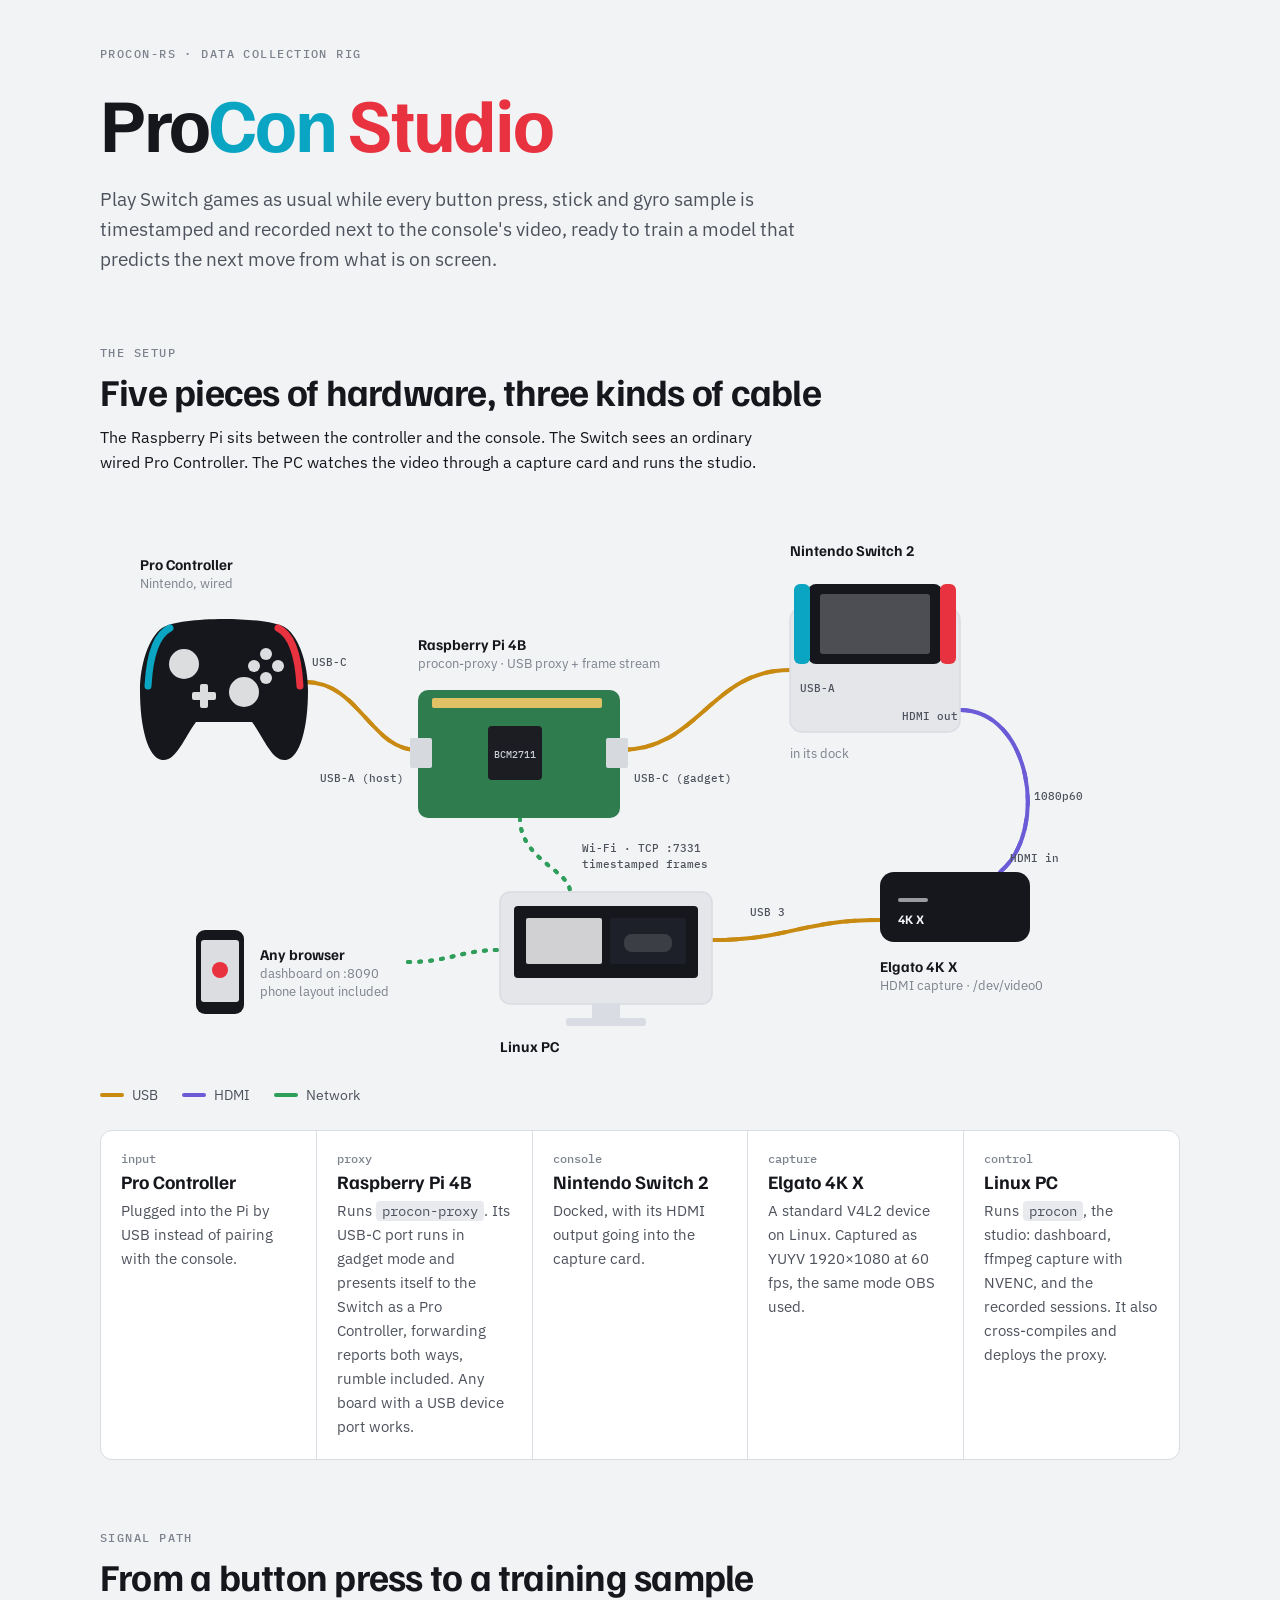
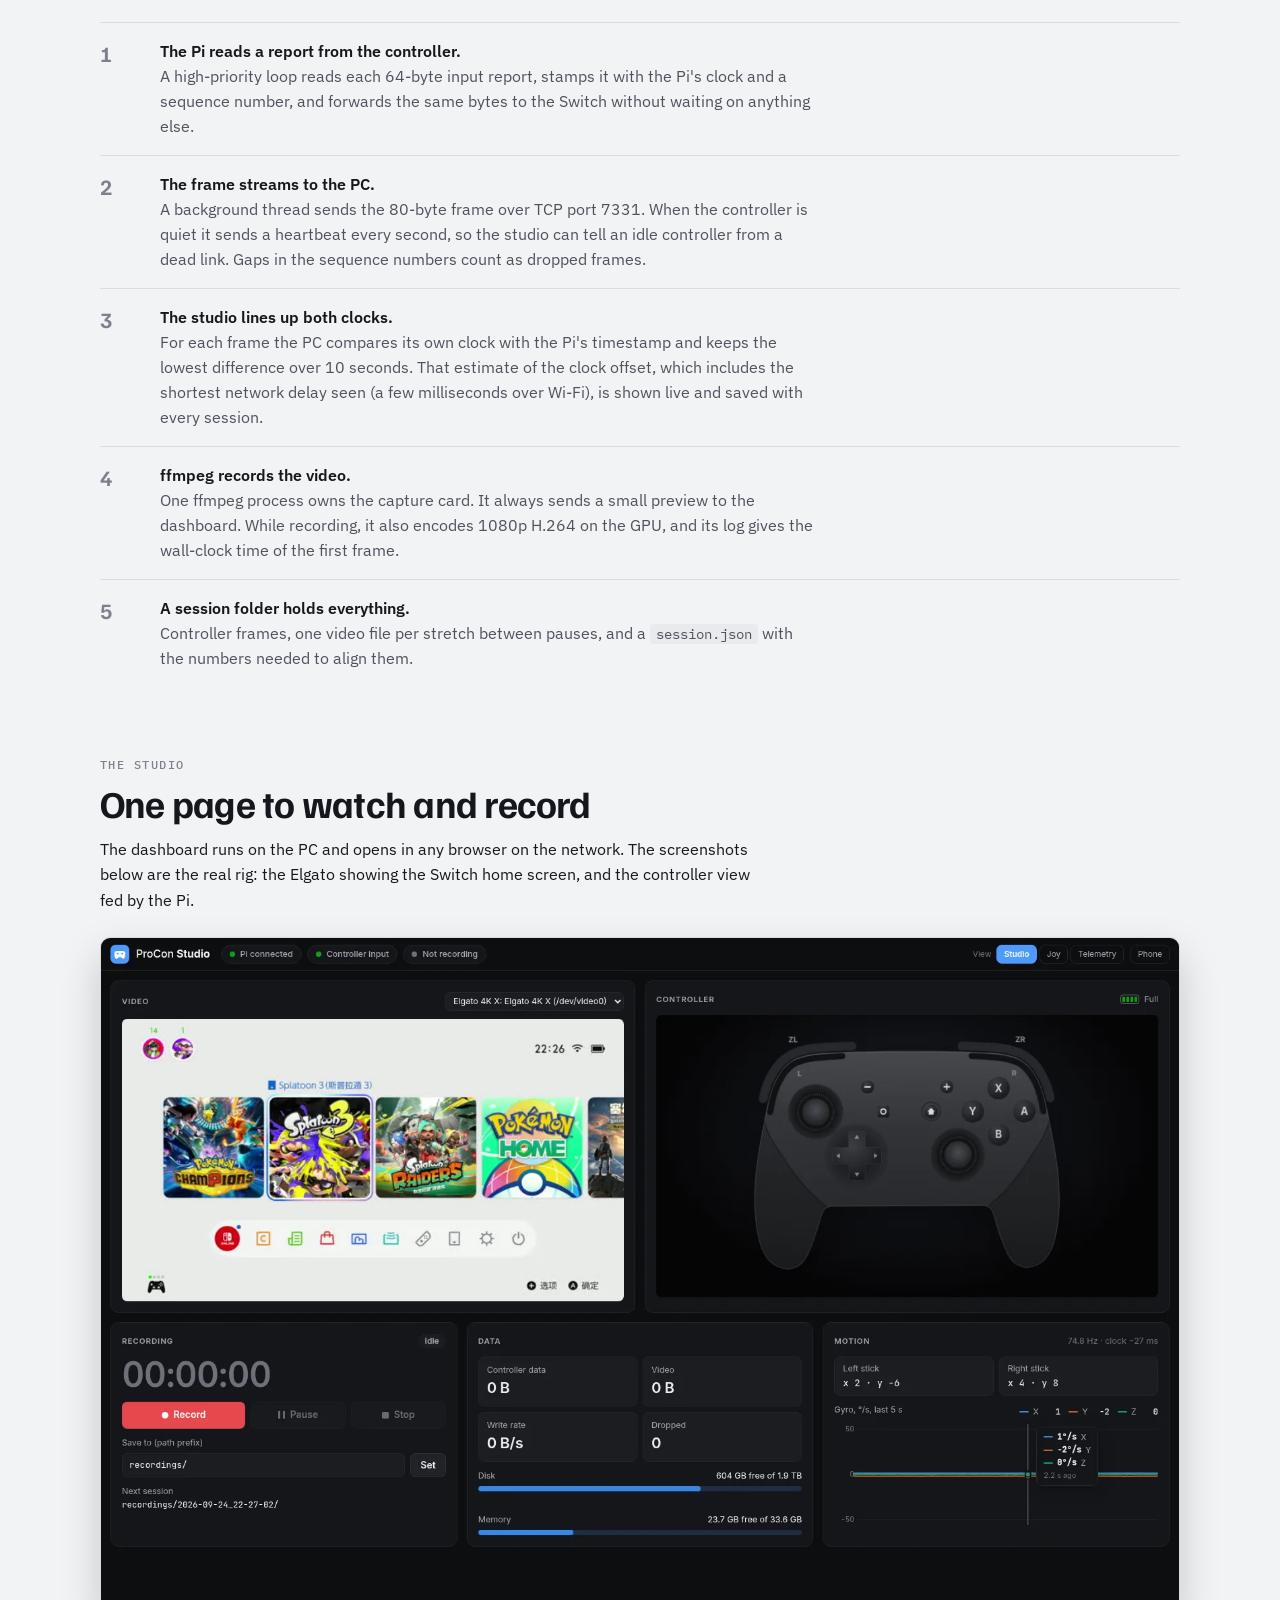
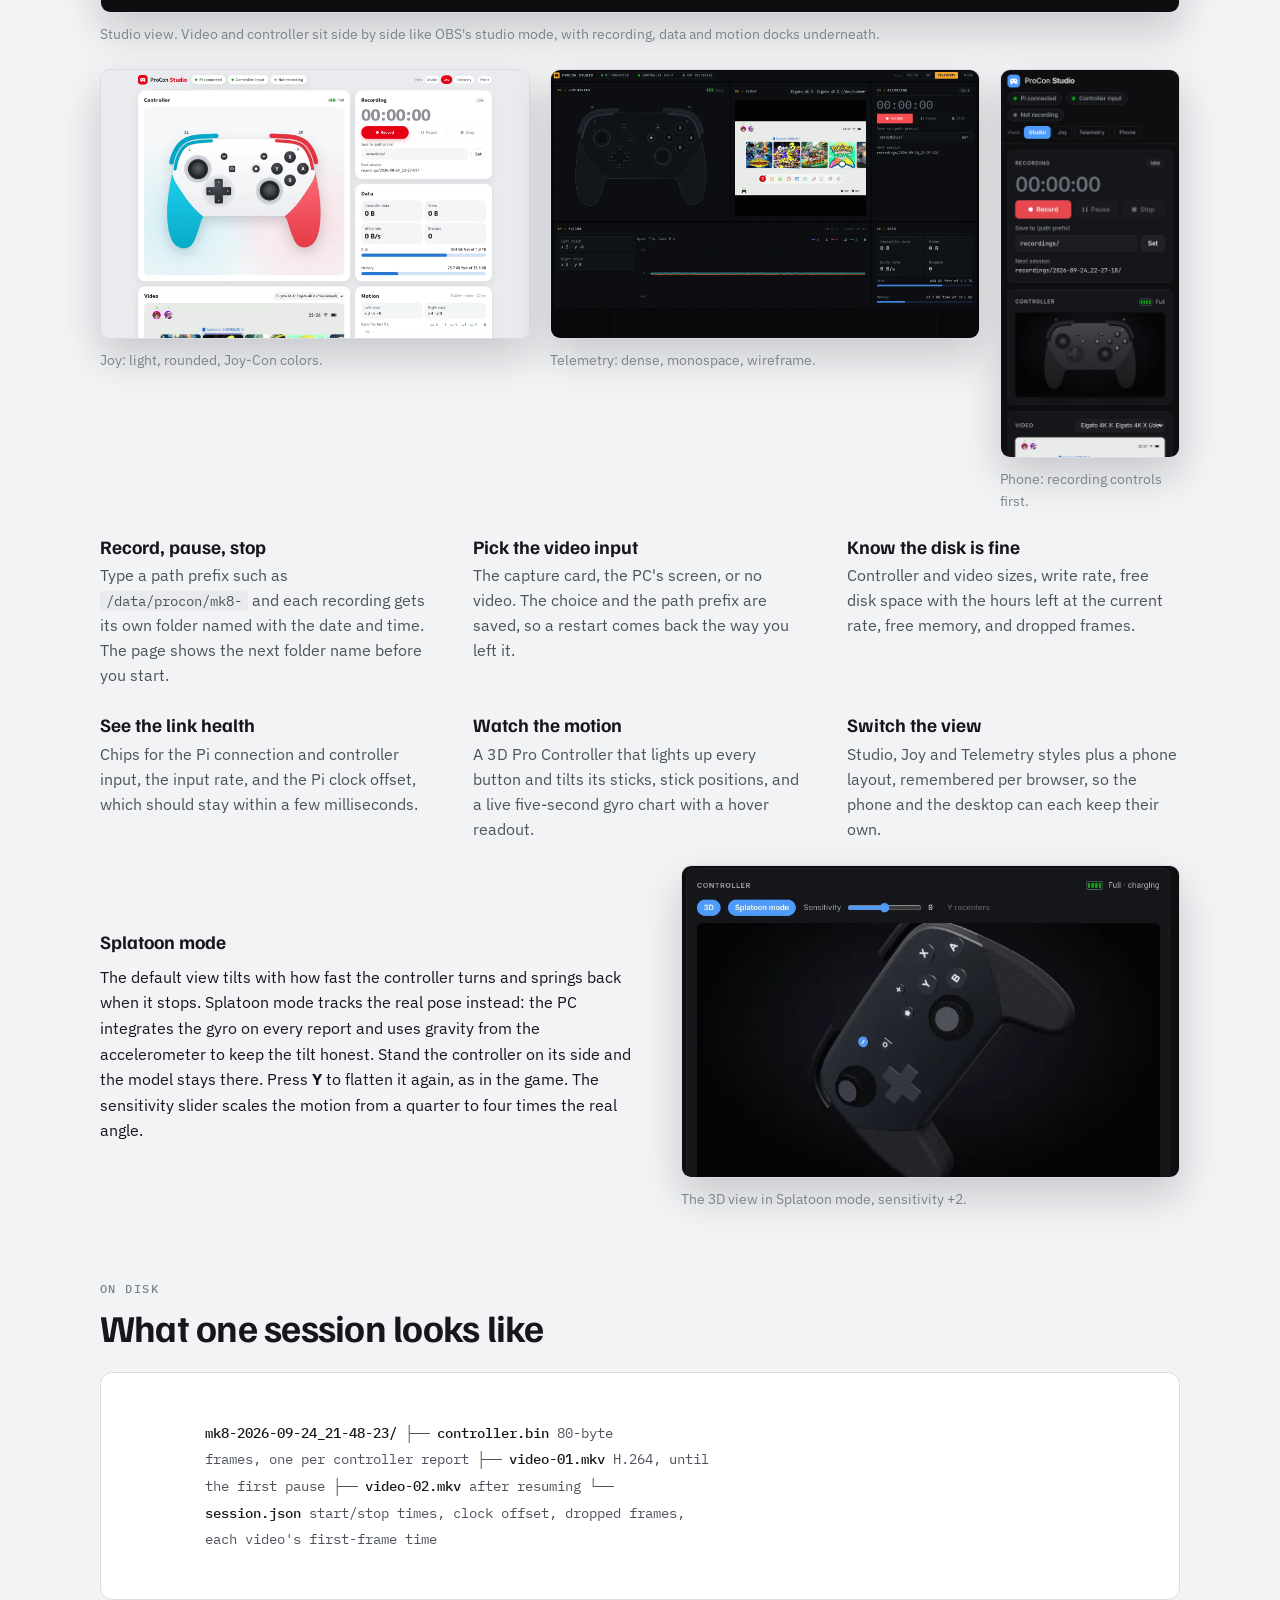
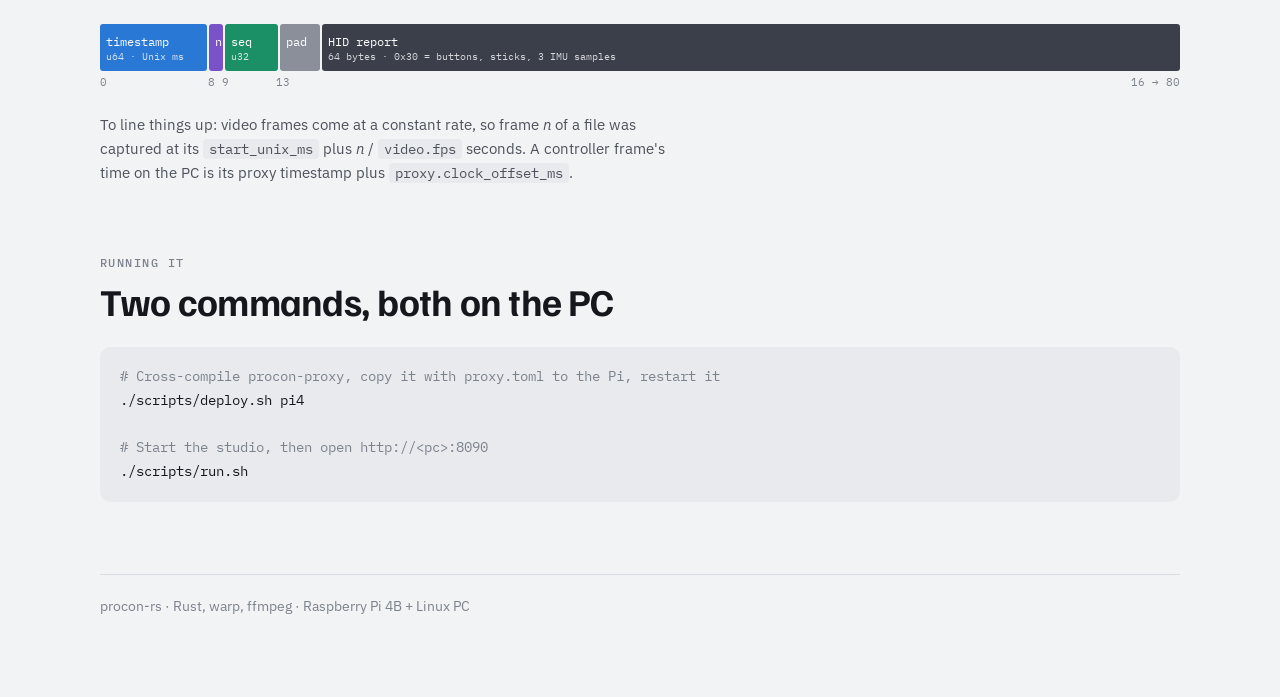
==== doc/index.html @ b182cd4b "Keep the capture card open while recording, publish docs to Pages - Capture ffmpeg stays open and st" ====
<!doctype html>
<html lang="en">
  <head>
    <meta charset="utf-8" />
    <meta name="viewport" content="width=device-width, initial-scale=1" />
    <title>ProCon Studio</title>
    <link rel="preconnect" href="https://fonts.googleapis.com" />
    <link rel="preconnect" href="https://fonts.gstatic.com" crossorigin />
    <link
      rel="stylesheet"
      href="https://fonts.googleapis.com/css2?family=Familjen+Grotesk:wght@500;700&family=IBM+Plex+Mono:wght@400;500&family=IBM+Plex+Sans:wght@400;500;600&display=swap"
    />
    <style>
      :root {
        --paper: #f2f3f5;
        --surface: #ffffff;
        --ink: #15171c;
        --ink-2: #4d525c;
        --ink-3: #7c828d;
        --line: #d9dce2;
        --red: #e8323f;
        --blue: #0aa5c2;
        --usb: #c98a12;
        --hdmi: #6b5bd6;
        --net: #2f9e5a;
        --device: #e4e6ea;
        --device-ink: #15171c;
        --pcb: #2f7d4f;
        --code-bg: #e8eaee;
        --display: "Familjen Grotesk", "Helvetica Neue", Arial, sans-serif;
        --body:
          "IBM Plex Sans", system-ui, -apple-system, "Segoe UI", sans-serif;
        --mono: "IBM Plex Mono", ui-monospace, Menlo, monospace;
      }
      @media (prefers-color-scheme: dark) {
        :root:not([data-theme="light"]) {
          color-scheme: dark;
          --paper: #101217;
          --surface: #181b22;
          --ink: #e9ebf0;
          --ink-2: #b3b8c2;
          --ink-3: #858b96;
          --line: #2a2e37;
          --red: #ff5a66;
          --blue: #2cc4e0;
          --usb: #e6a93a;
          --hdmi: #9588ff;
          --net: #4cc27a;
          --device: #262a33;
          --device-ink: #e9ebf0;
          --pcb: #3b9463;
          --code-bg: #1f232b;
        }
      }
      :root[data-theme="dark"] {
        color-scheme: dark;
        --paper: #101217;
        --surface: #181b22;
        --ink: #e9ebf0;
        --ink-2: #b3b8c2;
        --ink-3: #858b96;
        --line: #2a2e37;
        --red: #ff5a66;
        --blue: #2cc4e0;
        --usb: #e6a93a;
        --hdmi: #9588ff;
        --net: #4cc27a;
        --device: #262a33;
        --device-ink: #e9ebf0;
        --pcb: #3b9463;
        --code-bg: #1f232b;
      }

      * {
        box-sizing: border-box;
      }
      body {
        background: var(--paper);
        color: var(--ink);
        font: 16px/1.6 var(--body);
        padding-inline: 20px;
        padding-block: 40px 72px;
      }
      main {
        max-width: 1080px;
        margin: 0 auto;
        display: grid;
        gap: 72px;
      }
      h1,
      h2,
      h3 {
        font-family: var(--display);
        text-wrap: balance;
        margin: 0;
        line-height: 1.1;
      }
      h1 {
        font-size: clamp(40px, 7vw, 76px);
        font-weight: 700;
        letter-spacing: -0.03em;
      }
      h1 .l {
        color: var(--blue);
      }
      h1 .r {
        color: var(--red);
      }
      h2 {
        font-size: clamp(28px, 4vw, 38px);
        font-weight: 700;
        letter-spacing: -0.02em;
      }
      h3 {
        font-size: 19px;
        font-weight: 700;
      }
      p {
        margin: 0;
        max-width: 66ch;
      }
      .eyebrow {
        font: 500 12px/1 var(--mono);
        letter-spacing: 0.12em;
        text-transform: uppercase;
        color: var(--ink-3);
      }
      .lede {
        font-size: 19px;
        color: var(--ink-2);
      }
      section {
        display: grid;
        gap: 24px;
      }
      .head {
        display: grid;
        gap: 12px;
      }
      code,
      .mono {
        font-family: var(--mono);
        font-size: 0.9em;
      }
      code {
        background: var(--code-bg);
        padding: 1px 6px;
        border-radius: 4px;
      }

      /* Hero */
      .hero {
        display: grid;
        gap: 20px;
      }
      .scroll {
        overflow-x: auto;
        -webkit-overflow-scrolling: touch;
      }
      .wiring {
        display: block;
        width: 100%;
        min-width: 760px;
        height: auto;
      }
      .wiring text {
        font-family: var(--body);
        fill: var(--ink);
      }
      .wiring .name {
        font: 700 15px var(--display);
        fill: var(--ink);
      }
      .wiring .role {
        font-size: 12.5px;
        fill: var(--ink-3);
      }
      .wiring .port {
        font: 500 11px var(--mono);
        fill: var(--ink-2);
      }
      .wiring .dev {
        fill: var(--device);
        stroke: var(--line);
        stroke-width: 1.5;
      }
      .wiring .dark {
        fill: var(--device-ink);
      }
      .wiring .cable {
        fill: none;
        stroke-width: 4;
        stroke-linecap: round;
      }
      .usb {
        stroke: var(--usb);
      }
      .hdmi {
        stroke: var(--hdmi);
      }
      .net {
        stroke: var(--net);
        stroke-dasharray: 2 9;
      }
      .flow {
        stroke-dasharray: 10 14;
        animation: flow 1.6s linear infinite;
      }
      .net.flow {
        stroke-dasharray: 2 9;
        animation-duration: 2.4s;
      }
      @keyframes flow {
        to {
          stroke-dashoffset: -48;
        }
      }
      @media (prefers-reduced-motion: reduce) {
        .flow {
          animation: none;
        }
      }
      .legend {
        display: flex;
        flex-wrap: wrap;
        gap: 8px 24px;
        font-size: 14px;
        color: var(--ink-2);
      }
      .legend span {
        display: inline-flex;
        align-items: center;
        gap: 8px;
      }
      .legend i {
        width: 24px;
        height: 4px;
        border-radius: 2px;
      }

      /* Hardware list */
      .kit {
        display: grid;
        grid-template-columns: repeat(auto-fit, minmax(190px, 1fr));
        gap: 1px;
        background: var(--line);
        border: 1px solid var(--line);
        border-radius: 12px;
        overflow: hidden;
      }
      .kit div {
        background: var(--surface);
        padding: 20px;
        display: grid;
        gap: 6px;
        align-content: start;
      }
      .kit .what {
        font: 500 12px var(--mono);
        color: var(--ink-3);
      }
      .kit p {
        font-size: 15px;
        color: var(--ink-2);
      }

      /* Signal path */
      .path {
        list-style: none;
        margin: 0;
        padding: 0;
        display: grid;
        gap: 0;
        counter-reset: step;
      }
      .path li {
        counter-increment: step;
        display: grid;
        grid-template-columns: 44px 1fr;
        gap: 16px;
        padding-block: 16px;
        border-top: 1px solid var(--line);
      }
      .path li::before {
        content: counter(step);
        font: 700 22px var(--display);
        color: var(--ink-3);
      }
      .path strong {
        font-weight: 600;
      }
      .path p {
        color: var(--ink-2);
        font-size: 15.5px;
      }

      /* Screenshots */
      .shot {
        margin: 0;
        display: grid;
        gap: 10px;
      }
      .shot img {
        display: block;
        width: 100%;
        height: auto;
        border-radius: 10px;
        border: 1px solid var(--line);
        box-shadow: 0 18px 40px rgba(10, 12, 16, 0.18);
      }
      .shot figcaption {
        font-size: 14px;
        color: var(--ink-3);
      }
      .views {
        display: grid;
        grid-template-columns: 1fr 1fr 0.42fr;
        gap: 20px;
        align-items: start;
      }
      @media (max-width: 760px) {
        .views {
          grid-template-columns: 1fr;
        }
        .views .phone img {
          max-width: 260px;
        }
      }

      /* Features */
      .features {
        display: grid;
        grid-template-columns: repeat(auto-fit, minmax(280px, 1fr));
        gap: 28px 40px;
      }
      .features div {
        display: grid;
        gap: 6px;
        align-content: start;
      }
      .features p {
        font-size: 15.5px;
        color: var(--ink-2);
      }
      .splat {
        display: grid;
        grid-template-columns: minmax(0, 1.1fr) minmax(0, 1fr);
        gap: 32px;
        align-items: center;
      }
      @media (max-width: 760px) {
        .splat {
          grid-template-columns: 1fr;
        }
      }

      /* Session files */
      .tree {
        font: 14px/1.9 var(--mono);
        background: var(--surface);
        border: 1px solid var(--line);
        border-radius: 12px;
        padding: 20px 24px;
        overflow-x: auto;
        white-space: pre;
        color: var(--ink-2);
      }
      .tree b {
        color: var(--ink);
        font-weight: 500;
      }
      .frame {
        display: grid;
        grid-template-columns: 8fr 1fr 4fr 3fr 64fr;
        gap: 2px;
        min-width: 640px;
      }
      .frame div {
        padding: 10px 6px 8px;
        font: 12px/1.3 var(--mono);
        color: #fff;
        border-radius: 3px;
        overflow: hidden;
        white-space: nowrap;
      }
      .frame small {
        display: block;
        opacity: 0.8;
      }
      .f-ts {
        background: #2a78d6;
      }
      .f-sz {
        background: #7a52c7;
      }
      .f-seq {
        background: #1b8f66;
      }
      .f-pad {
        background: #8a8f99;
      }
      .f-data {
        background: #3a3f4a;
      }
      .bytes {
        display: grid;
        grid-template-columns: 8fr 1fr 4fr 3fr 64fr;
        min-width: 640px;
        font: 11px var(--mono);
        color: var(--ink-3);
        padding-top: 4px;
      }
      .bytes span:last-child {
        text-align: right;
      }
      .note {
        font-size: 15px;
        color: var(--ink-2);
      }

      /* Commands */
      pre.cmd {
        margin: 0;
        background: var(--code-bg);
        border-radius: 10px;
        padding: 18px 20px;
        overflow-x: auto;
        font: 14px/1.7 var(--mono);
        color: var(--ink);
      }
      pre.cmd .c {
        color: var(--ink-3);
      }
      footer {
        font-size: 14px;
        color: var(--ink-3);
        border-top: 1px solid var(--line);
        padding-top: 20px;
      }
    </style>
  </head>
  <body>
    <main>
      <header class="hero">
        <span class="eyebrow">procon-rs · data collection rig</span>
        <h1>Pro<span class="l">Con</span> <span class="r">Studio</span></h1>
        <p class="lede">
          Play Switch games as usual while every button press, stick and gyro
          sample is timestamped and recorded next to the console's video, ready
          to train a model that predicts the next move from what is on screen.
        </p>
      </header>

      <section aria-labelledby="h-setup">
        <div class="head">
          <span class="eyebrow">The setup</span>
          <h2 id="h-setup">Five pieces of hardware, three kinds of cable</h2>
          <p>
            The Raspberry Pi sits between the controller and the console. The
            Switch sees an ordinary wired Pro Controller. The PC watches the
            video through a capture card and runs the studio.
          </p>
        </div>

        <div class="scroll">
          <svg
            class="wiring"
            viewBox="0 0 1080 560"
            role="img"
            aria-labelledby="wiring-title"
          >
            <title id="wiring-title">
              Pro Controller to Raspberry Pi over USB, Pi to Switch dock over
              USB, dock HDMI to Elgato 4K X, Elgato USB to Linux PC, Pi to PC
              over the network.
            </title>

            <!-- Cables first so devices sit on top -->
            <!-- Controller -> Pi USB-A -->
            <path class="cable usb" d="M205 182 C 260 182, 270 250, 318 250" />
            <path
              class="cable usb flow"
              d="M205 182 C 260 182, 270 250, 318 250"
            />
            <!-- Pi USB-C -> Switch dock USB -->
            <path class="cable usb" d="M520 250 C 600 250, 610 170, 690 170" />
            <path
              class="cable usb flow"
              d="M520 250 C 600 250, 610 170, 690 170"
            />
            <!-- Dock HDMI -> Elgato -->
            <path class="cable hdmi" d="M860 210 C 930 210, 950 330, 900 372" />
            <path
              class="cable hdmi flow"
              d="M860 210 C 930 210, 950 330, 900 372"
            />
            <!-- Elgato USB -> PC -->
            <path class="cable usb" d="M780 420 C 700 420, 690 440, 612 440" />
            <path
              class="cable usb flow"
              d="M780 420 C 700 420, 690 440, 612 440"
            />
            <!-- Pi network -> PC -->
            <path class="cable net" d="M420 318 C 420 360, 470 370, 470 392" />
            <path
              class="cable net flow"
              d="M420 318 C 420 360, 470 370, 470 392"
            />

            <!-- Pro Controller -->
            <g transform="translate(40 110)">
              <path
                class="dark"
                d="M22 18 C 40 6, 128 6, 146 18 C 160 28, 168 56, 168 80 C 168 118, 160 148, 146 150 C 132 152, 124 128, 112 112 L 56 112 C 44 128, 36 152, 22 150 C 8 148, 0 118, 0 80 C 0 56, 8 28, 22 18 Z"
              />
              <path
                d="M8 76 C 10 40, 18 24, 30 18"
                stroke="var(--blue)"
                stroke-width="7"
                fill="none"
                stroke-linecap="round"
              />
              <path
                d="M160 76 C 158 40, 150 24, 138 18"
                stroke="var(--red)"
                stroke-width="7"
                fill="none"
                stroke-linecap="round"
              />
              <circle
                cx="44"
                cy="54"
                r="15"
                fill="var(--paper)"
                opacity="0.9"
              />
              <circle
                cx="104"
                cy="82"
                r="15"
                fill="var(--paper)"
                opacity="0.9"
              />
              <g fill="var(--paper)" opacity="0.9">
                <rect x="60" y="74" width="8" height="24" rx="2" />
                <rect x="52" y="82" width="24" height="8" rx="2" />
                <circle cx="126" cy="44" r="6" />
                <circle cx="138" cy="56" r="6" />
                <circle cx="114" cy="56" r="6" />
                <circle cx="126" cy="68" r="6" />
              </g>
              <text class="name" x="0" y="-40">Pro Controller</text>
              <text class="role" x="0" y="-22">Nintendo, wired</text>
              <text class="port" x="120" y="92" transform="translate(52 -36)">
                USB-C
              </text>
            </g>

            <!-- Raspberry Pi 4B -->
            <g transform="translate(318 190)">
              <rect
                x="0"
                y="0"
                width="202"
                height="128"
                rx="10"
                fill="var(--pcb)"
              />
              <rect
                x="70"
                y="36"
                width="54"
                height="54"
                rx="4"
                fill="#1b1d22"
              />
              <text
                x="97"
                y="68"
                text-anchor="middle"
                style="fill: #c9ced6; font: 500 10px var(--mono)"
              >
                BCM2711
              </text>
              <g fill="#d6d9de">
                <rect x="-8" y="48" width="22" height="30" rx="2" />
                <rect x="188" y="48" width="22" height="30" rx="2" />
              </g>
              <g fill="#f3c969" opacity="0.9">
                <rect x="14" y="8" width="170" height="10" rx="2" />
              </g>
              <text class="name" x="0" y="-40">Raspberry Pi 4B</text>
              <text class="role" x="0" y="-22">
                procon-proxy · USB proxy + frame stream
              </text>
              <text class="port" x="-14" y="92" text-anchor="end">
                USB-A (host)
              </text>
              <text class="port" x="216" y="92">USB-C (gadget)</text>
            </g>

            <!-- Switch 2 in dock -->
            <g transform="translate(690 108)">
              <rect class="dev" x="0" y="0" width="170" height="124" rx="12" />
              <rect
                x="18"
                y="-24"
                width="134"
                height="80"
                rx="8"
                class="dark"
              />
              <rect
                x="4"
                y="-24"
                width="16"
                height="80"
                rx="6"
                fill="var(--blue)"
              />
              <rect
                x="150"
                y="-24"
                width="16"
                height="80"
                rx="6"
                fill="var(--red)"
              />
              <rect
                x="30"
                y="-14"
                width="110"
                height="60"
                rx="3"
                fill="var(--paper)"
                opacity="0.25"
              />
              <text class="name" x="0" y="-52">Nintendo Switch 2</text>
              <text class="role" x="0" y="150">in its dock</text>
              <text class="port" x="10" y="84">USB-A</text>
              <text class="port" x="112" y="112">HDMI out</text>
            </g>

            <!-- Elgato 4K X -->
            <g transform="translate(780 372)">
              <rect x="0" y="0" width="150" height="70" rx="14" class="dark" />
              <rect
                x="18"
                y="26"
                width="30"
                height="4"
                rx="2"
                fill="var(--paper)"
                opacity="0.6"
              />
              <text
                x="18"
                y="52"
                style="fill: var(--paper); font: 700 13px var(--display)"
              >
                4K X
              </text>
              <text class="name" x="0" y="100">Elgato 4K X</text>
              <text class="role" x="0" y="118">HDMI capture · /dev/video0</text>
              <text class="port" x="130" y="-10">HDMI in</text>
            </g>

            <!-- Linux PC -->
            <g transform="translate(400 392)">
              <rect class="dev" x="0" y="0" width="212" height="112" rx="10" />
              <rect x="14" y="14" width="184" height="72" rx="4" class="dark" />
              <g transform="translate(26 26)">
                <rect
                  x="0"
                  y="0"
                  width="76"
                  height="46"
                  rx="2"
                  fill="var(--paper)"
                  opacity="0.85"
                />
                <rect
                  x="84"
                  y="0"
                  width="76"
                  height="46"
                  rx="2"
                  fill="#1d2029"
                />
                <path
                  d="M106 16 h32 a8 8 0 0 1 8 8 v2 a8 8 0 0 1 -8 8 h-32 a8 8 0 0 1 -8 -8 v-2 a8 8 0 0 1 8 -8z"
                  fill="#3b3e45"
                />
              </g>
              <rect x="92" y="112" width="28" height="14" fill="var(--line)" />
              <rect
                x="66"
                y="126"
                width="80"
                height="8"
                rx="3"
                fill="var(--line)"
              />
              <text class="name" x="0" y="160">Linux PC</text>
              <text class="role" x="0" y="178">
                procon · studio: dashboard, video, recording
              </text>
            </g>

            <!-- Cable labels -->

            <text class="port" x="934" y="300">1080p60</text>
            <text class="port" x="650" y="416">USB 3</text>
            <text class="port" x="482" y="352">Wi-Fi · TCP :7331</text>
            <text class="port" x="482" y="368">timestamped frames</text>

            <!-- Browser / phone -->
            <g transform="translate(96 430)">
              <rect x="0" y="0" width="48" height="84" rx="9" class="dark" />
              <rect
                x="5"
                y="10"
                width="38"
                height="62"
                rx="3"
                fill="var(--paper)"
                opacity="0.9"
              />
              <circle cx="24" cy="40" r="8" fill="var(--red)" />
              <text class="name" x="64" y="30">Any browser</text>
              <text class="role" x="64" y="48">dashboard on :8090</text>
              <text class="role" x="64" y="66">phone layout included</text>
            </g>
            <path class="cable net" d="M308 462 C 350 462, 360 450, 400 450" />
            <path
              class="cable net flow"
              d="M308 462 C 350 462, 360 450, 400 450"
            />
          </svg>
        </div>

        <div class="legend" aria-hidden="true">
          <span><i style="background: var(--usb)"></i>USB</span>
          <span><i style="background: var(--hdmi)"></i>HDMI</span>
          <span><i style="background: var(--net)"></i>Network</span>
        </div>

        <div class="kit">
          <div>
            <span class="what">input</span>
            <h3>Pro Controller</h3>
            <p>
              Plugged into the Pi by USB instead of pairing with the console.
            </p>
          </div>
          <div>
            <span class="what">proxy</span>
            <h3>Raspberry Pi 4B</h3>
            <p>
              Runs <code>procon-proxy</code>. Its USB-C port runs in gadget mode
              and presents itself to the Switch as a Pro Controller, forwarding
              reports both ways, rumble included. Any board with a USB device
              port works.
            </p>
          </div>
          <div>
            <span class="what">console</span>
            <h3>Nintendo Switch 2</h3>
            <p>Docked, with its HDMI output going into the capture card.</p>
          </div>
          <div>
            <span class="what">capture</span>
            <h3>Elgato 4K X</h3>
            <p>
              A standard V4L2 device on Linux. Captured as YUYV 1920×1080 at 60
              fps, the same mode OBS used.
            </p>
          </div>
          <div>
            <span class="what">control</span>
            <h3>Linux PC</h3>
            <p>
              Runs <code>procon</code>, the studio: dashboard, ffmpeg capture
              with NVENC, and the recorded sessions. It also cross-compiles and
              deploys the proxy.
            </p>
          </div>
        </div>
      </section>

      <section aria-labelledby="h-path">
        <div class="head">
          <span class="eyebrow">Signal path</span>
          <h2 id="h-path">From a button press to a training sample</h2>
        </div>
        <ol class="path">
          <li>
            <div>
              <strong>The Pi reads a report from the controller.</strong>
              <p>
                A high-priority loop reads each 64-byte input report, stamps it
                with the Pi's clock and a sequence number, and forwards the same
                bytes to the Switch without waiting on anything else.
              </p>
            </div>
          </li>
          <li>
            <div>
              <strong>The frame streams to the PC.</strong>
              <p>
                A background thread sends the 80-byte frame over TCP port 7331.
                When the controller is quiet it sends a heartbeat every second,
                so the studio can tell an idle controller from a dead link. Gaps
                in the sequence numbers count as dropped frames.
              </p>
            </div>
          </li>
          <li>
            <div>
              <strong>The studio lines up both clocks.</strong>
              <p>
                For each frame the PC compares its own clock with the Pi's
                timestamp and keeps the lowest difference over 10 seconds. That
                estimate of the clock offset, which includes the shortest
                network delay seen (a few milliseconds over Wi-Fi), is shown
                live and saved with every session.
              </p>
            </div>
          </li>
          <li>
            <div>
              <strong>ffmpeg records the video.</strong>
              <p>
                One ffmpeg process owns the capture card. It always sends a
                small preview to the dashboard. While recording, it also encodes
                1080p H.264 on the GPU, and its log gives the wall-clock time of
                the first frame.
              </p>
            </div>
          </li>
          <li>
            <div>
              <strong>A session folder holds everything.</strong>
              <p>
                Controller frames, one video file per stretch between pauses,
                and a
                <code>session.json</code> with the numbers needed to align them.
              </p>
            </div>
          </li>
        </ol>
      </section>

      <section aria-labelledby="h-studio">
        <div class="head">
          <span class="eyebrow">The studio</span>
          <h2 id="h-studio">One page to watch and record</h2>
          <p>
            The dashboard runs on the PC and opens in any browser on the
            network. The screenshots below are the real rig: the Elgato showing
            the Switch home screen, and the controller view fed by the Pi.
          </p>
        </div>

        <figure class="shot">
          <img
            src="images/studio.webp"
            alt="Studio view: live Switch video, Pro Controller view, recording controls, data tiles and gyro chart"
            width="1600"
            height="1000"
          />
          <figcaption>
            Studio view. Video and controller sit side by side like OBS's studio
            mode, with recording, data and motion docks underneath.
          </figcaption>
        </figure>

        <div class="views">
          <figure class="shot">
            <img
              src="images/joy.webp"
              alt="Joy view with a white Joy-Con colored controller"
              width="1600"
              height="1000"
              loading="lazy"
            />
            <figcaption>Joy: light, rounded, Joy-Con colors.</figcaption>
          </figure>
          <figure class="shot">
            <img
              src="images/telemetry.webp"
              alt="Telemetry view with a wireframe controller"
              width="1600"
              height="1000"
              loading="lazy"
            />
            <figcaption>Telemetry: dense, monospace, wireframe.</figcaption>
          </figure>
          <figure class="shot phone">
            <img
              src="images/phone.webp"
              alt="Phone layout with recording controls first"
              width="780"
              height="1688"
              loading="lazy"
            />
            <figcaption>Phone: recording controls first.</figcaption>
          </figure>
        </div>

        <div class="features">
          <div>
            <h3>Record, pause, stop</h3>
            <p>
              Type a path prefix such as <code>/data/procon/mk8-</code> and each
              recording gets its own folder named with the date and time. The
              page shows the next folder name before you start.
            </p>
          </div>
          <div>
            <h3>Pick the video input</h3>
            <p>
              The capture card, the PC's screen, or no video. The choice and the
              path prefix are saved, so a restart comes back the way you left
              it.
            </p>
          </div>
          <div>
            <h3>Know the disk is fine</h3>
            <p>
              Controller and video sizes, write rate, free disk space with the
              hours left at the current rate, free memory, and dropped frames.
            </p>
          </div>
          <div>
            <h3>See the link health</h3>
            <p>
              Chips for the Pi connection and controller input, the input rate,
              and the Pi clock offset, which should stay within a few
              milliseconds.
            </p>
          </div>
          <div>
            <h3>Watch the motion</h3>
            <p>
              A 3D Pro Controller that lights up every button and tilts its
              sticks, stick positions, and a live five-second gyro chart with a
              hover readout.
            </p>
          </div>
          <div>
            <h3>Switch the view</h3>
            <p>
              Studio, Joy and Telemetry styles plus a phone layout, remembered
              per browser, so the phone and the desktop can each keep their own.
            </p>
          </div>
        </div>

        <div class="splat">
          <div class="head">
            <h3>Splatoon mode</h3>
            <p>
              The default view tilts with how fast the controller turns and
              springs back when it stops. Splatoon mode tracks the real pose
              instead: the PC integrates the gyro on every report and uses
              gravity from the accelerometer to keep the tilt honest. Stand the
              controller on its side and the model stays there. Press
              <strong>Y</strong> to flatten it again, as in the game. The
              sensitivity slider scales the motion from a quarter to four times
              the real angle.
            </p>
          </div>
          <figure class="shot">
            <img
              src="images/splatoon.webp"
              alt="3D controller turned by Splatoon mode, with the sensitivity slider"
              width="800"
              height="500"
              loading="lazy"
            />
            <figcaption>
              The 3D view in Splatoon mode, sensitivity +2.
            </figcaption>
          </figure>
        </div>
      </section>

      <section aria-labelledby="h-session">
        <div class="head">
          <span class="eyebrow">On disk</span>
          <h2 id="h-session">What one session looks like</h2>
        </div>
        <div class="tree">
          <b>mk8-2026-09-24_21-48-23/</b> ├── <b>controller.bin</b> 80-byte
          frames, one per controller report ├── <b>video-01.mkv</b> H.264, until
          the first pause ├── <b>video-02.mkv</b> after resuming └──
          <b>session.json</b> start/stop times, clock offset, dropped frames,
          each video's first-frame time
        </div>

        <div class="scroll">
          <div
            class="frame"
            role="img"
            aria-label="Frame layout: 8-byte timestamp, 1-byte size, 4-byte sequence, 3 padding bytes, 64-byte report"
          >
            <div class="f-ts">timestamp<small>u64 · Unix ms</small></div>
            <div class="f-sz">n</div>
            <div class="f-seq">seq<small>u32</small></div>
            <div class="f-pad">pad</div>
            <div class="f-data">
              HID report<small
                >64 bytes · 0x30 = buttons, sticks, 3 IMU samples</small
              >
            </div>
          </div>
          <div class="bytes">
            <span>0</span><span>8</span><span>9</span><span>13</span
            ><span>16 → 80</span>
          </div>
        </div>
        <p class="note">
          To line things up: video frames come at a constant rate, so frame
          <em>n</em> of a file was captured at its
          <code>start_unix_ms</code> plus <em>n</em> /
          <code>video.fps</code> seconds. A controller frame's time on the PC is
          its proxy timestamp plus <code>proxy.clock_offset_ms</code>.
        </p>
      </section>

      <section aria-labelledby="h-run">
        <div class="head">
          <span class="eyebrow">Running it</span>
          <h2 id="h-run">Two commands, both on the PC</h2>
        </div>
        <pre
          class="cmd"
        ><span class="c"># Cross-compile procon-proxy, copy it with proxy.toml to the Pi, restart it</span>
./scripts/deploy.sh pi4

<span class="c"># Start the studio, then open http://&lt;pc&gt;:8090</span>
./scripts/run.sh</pre>
      </section>

      <footer>
        procon-rs · Rust, warp, ffmpeg · Raspberry Pi 4B + Linux PC
      </footer>
    </main>
  </body>
</html>
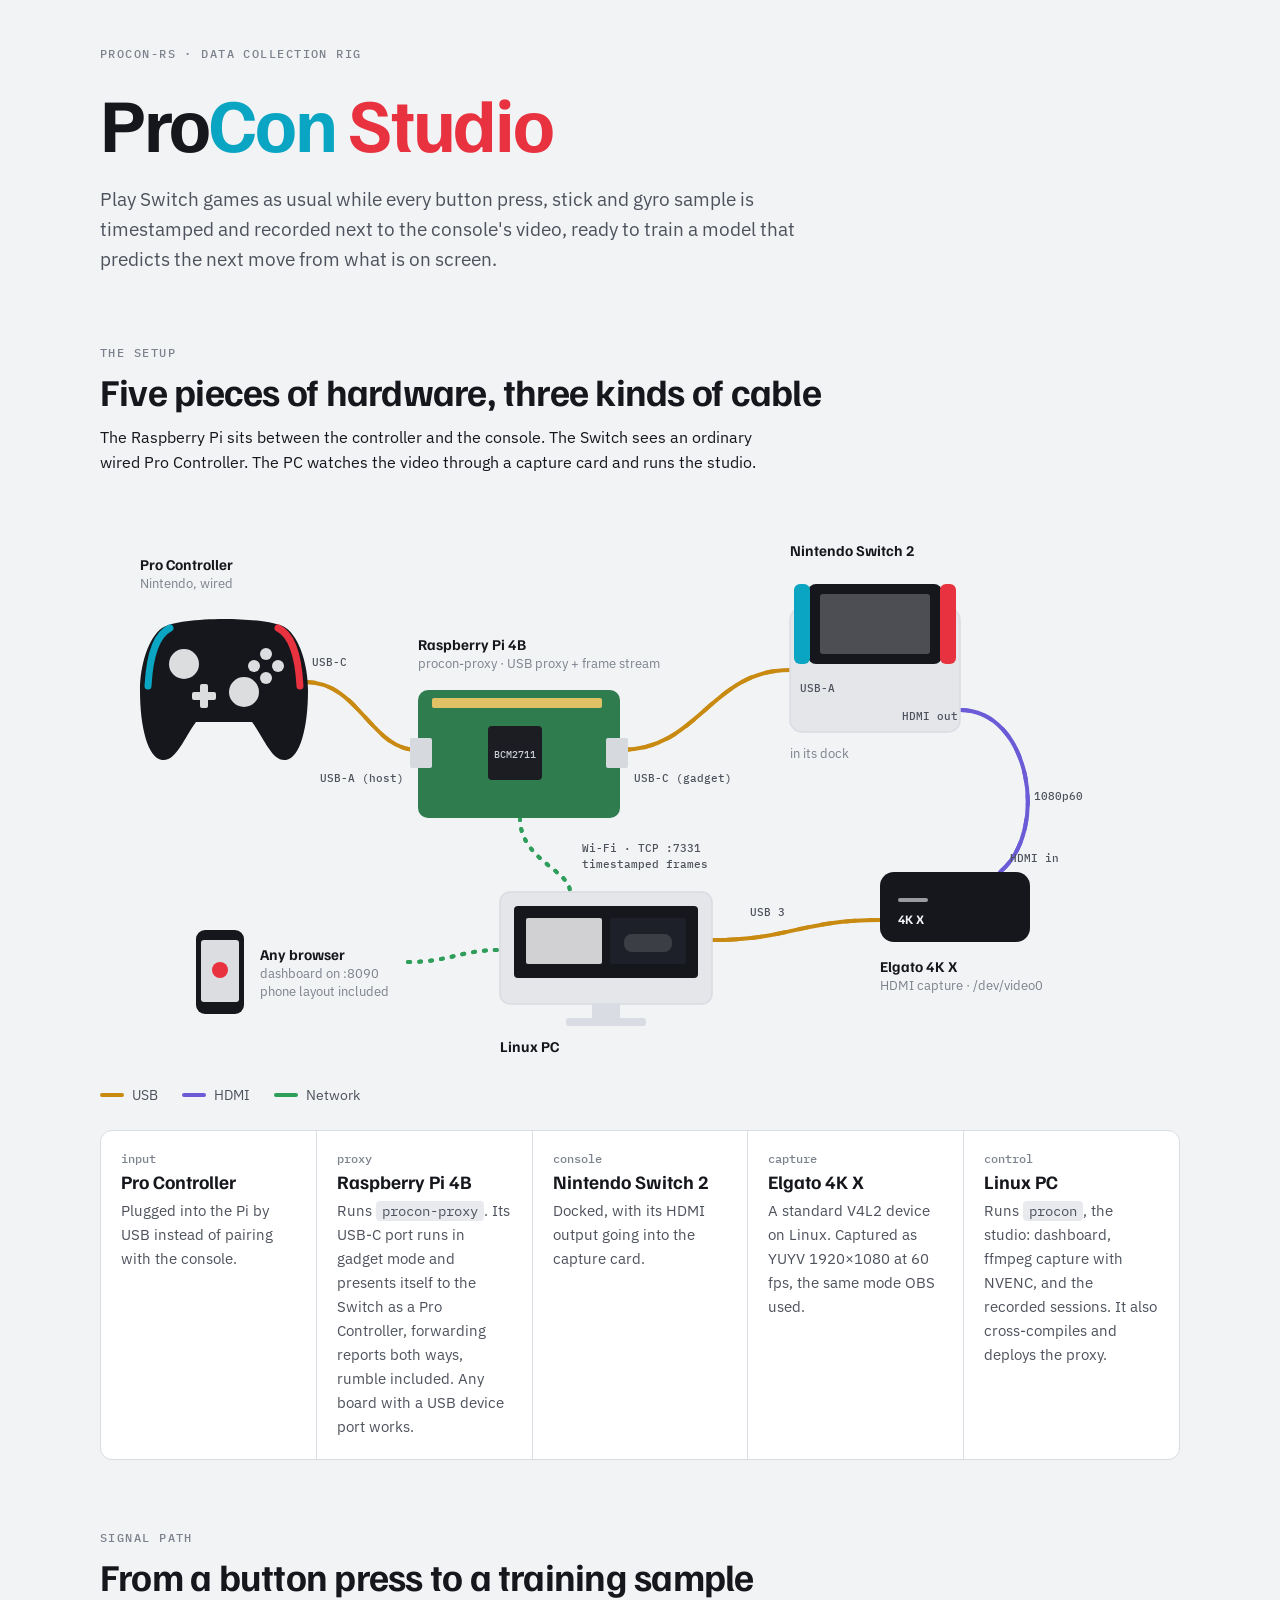
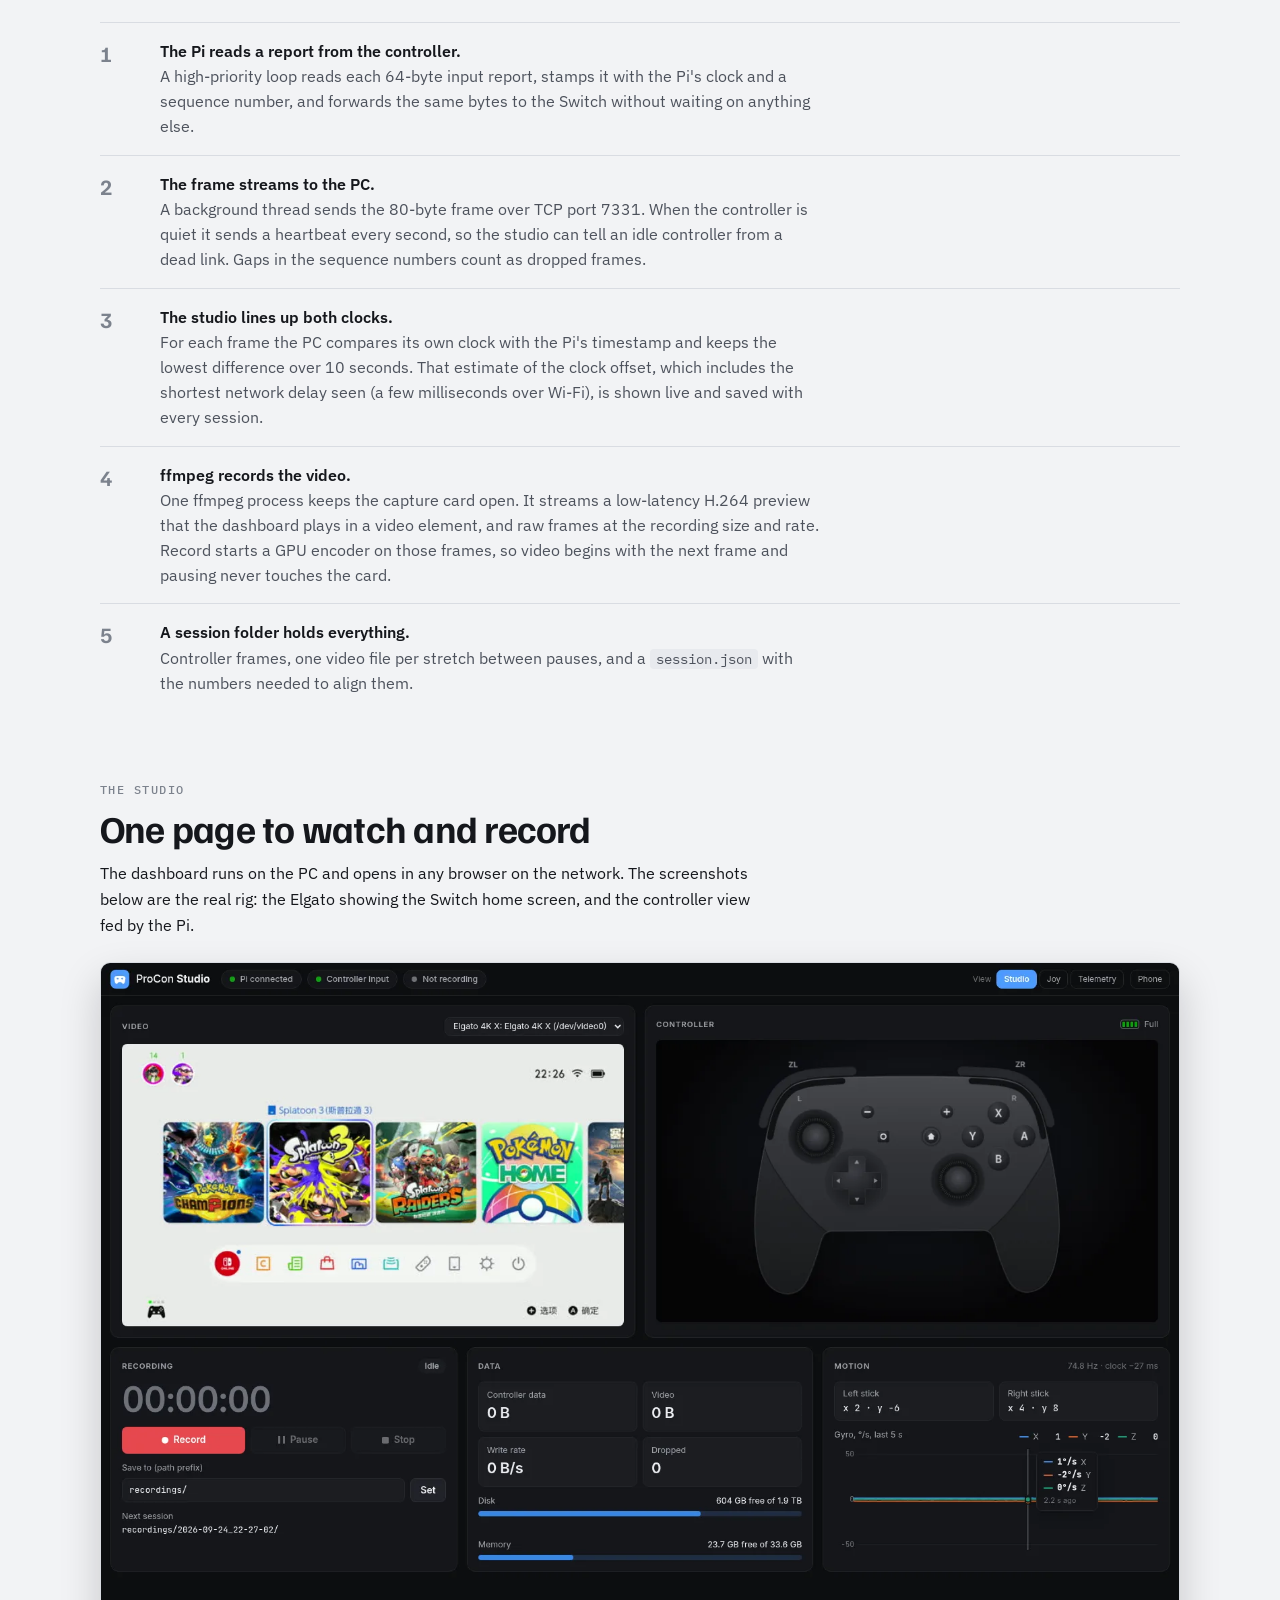
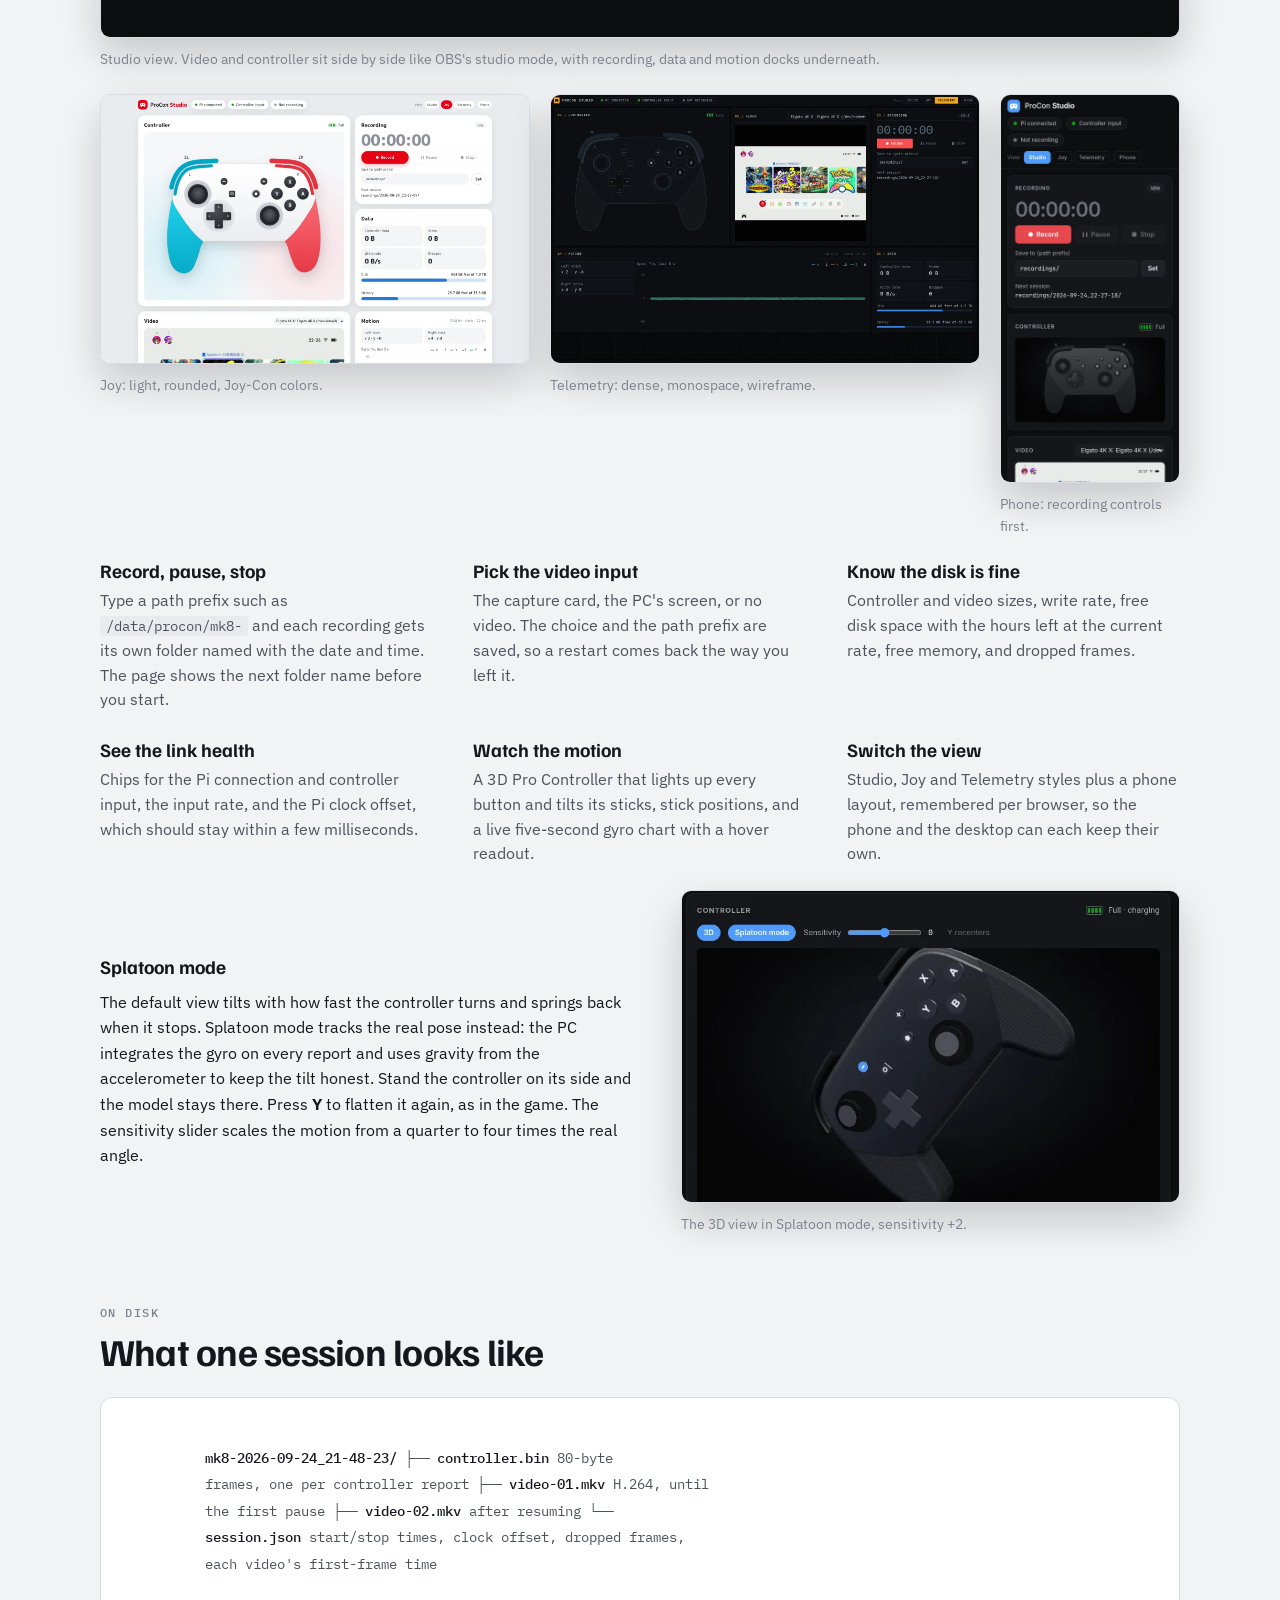
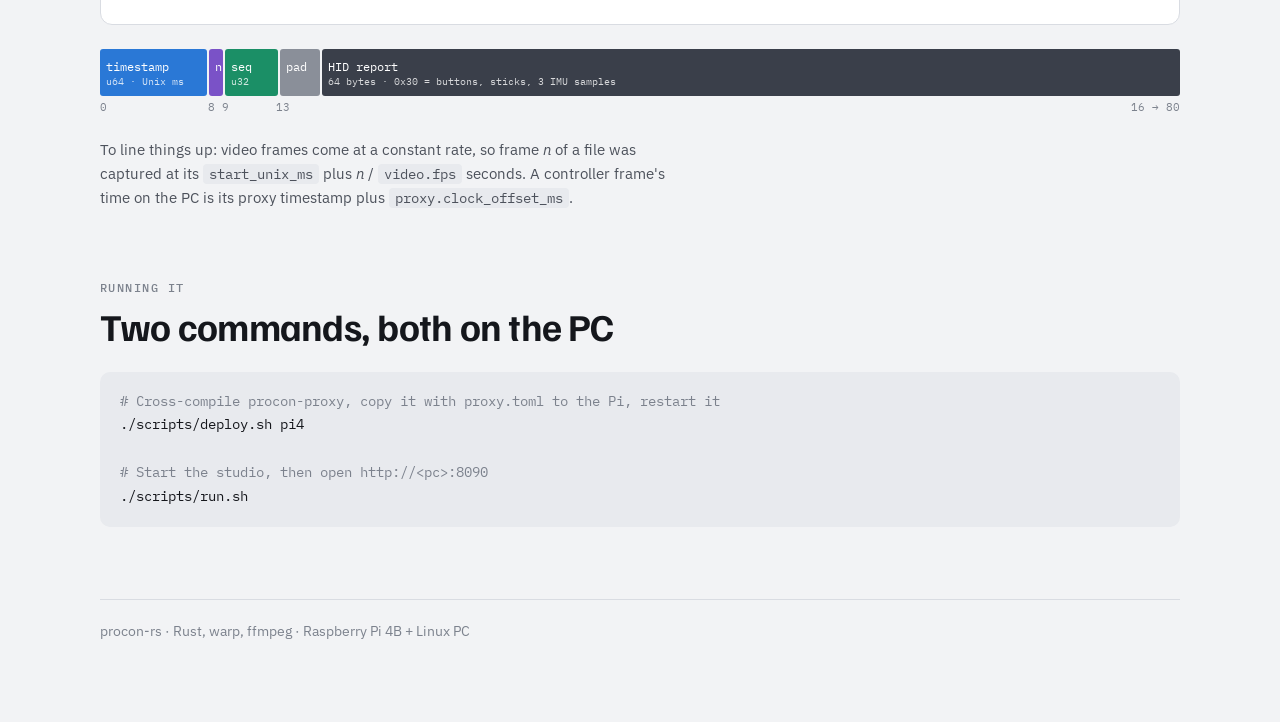
==== commit be58d505: "Play the preview as H.264 video, separate preview and recording quality - Preview is low-latency H.2" ====
--- a/doc/index.html
+++ b/doc/index.html
@@ -831,10 +831,11 @@
             <div>
               <strong>ffmpeg records the video.</strong>
               <p>
-                One ffmpeg process owns the capture card. It always sends a
-                small preview to the dashboard. While recording, it also encodes
-                1080p H.264 on the GPU, and its log gives the wall-clock time of
-                the first frame.
+                One ffmpeg process keeps the capture card open. It streams a
+                low-latency H.264 preview that the dashboard plays in a video
+                element, and raw frames at the recording size and rate. Record
+                starts a GPU encoder on those frames, so video begins with the
+                next frame and pausing never touches the card.
               </p>
             </div>
           </li>
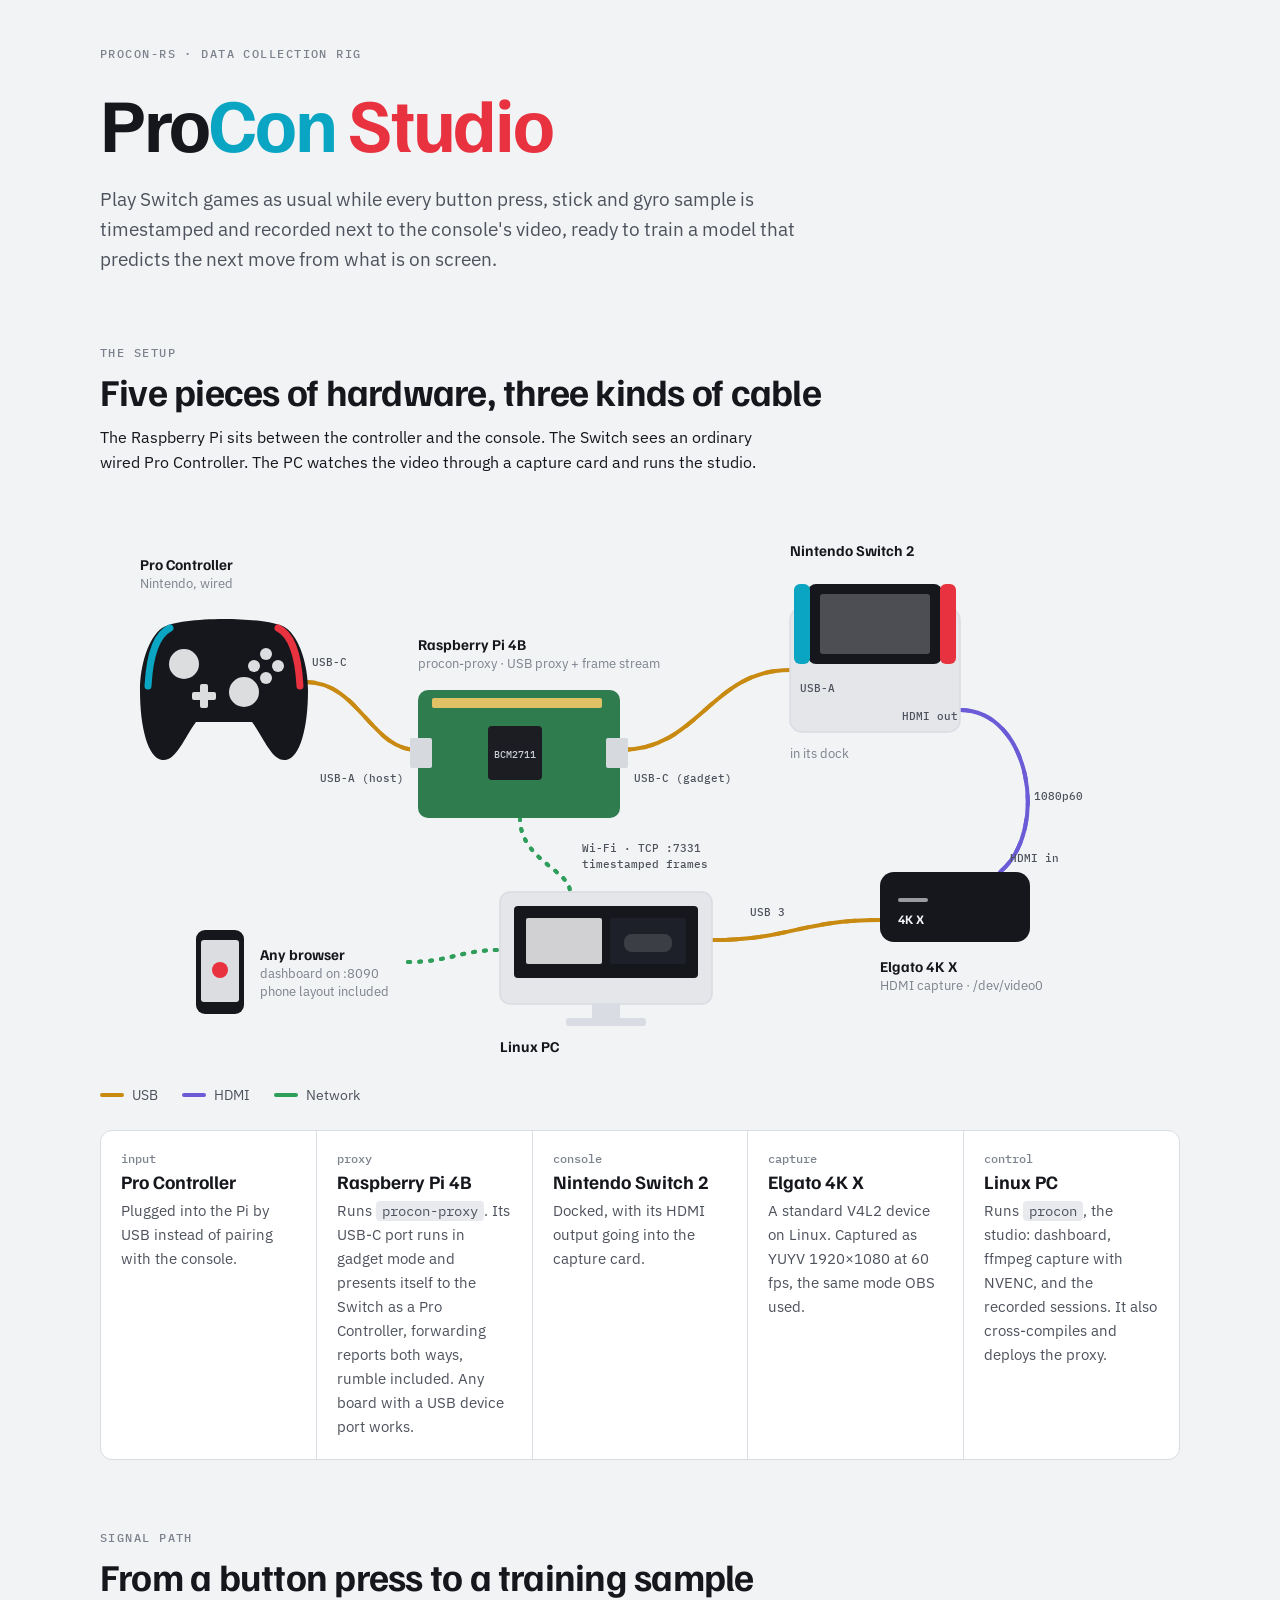
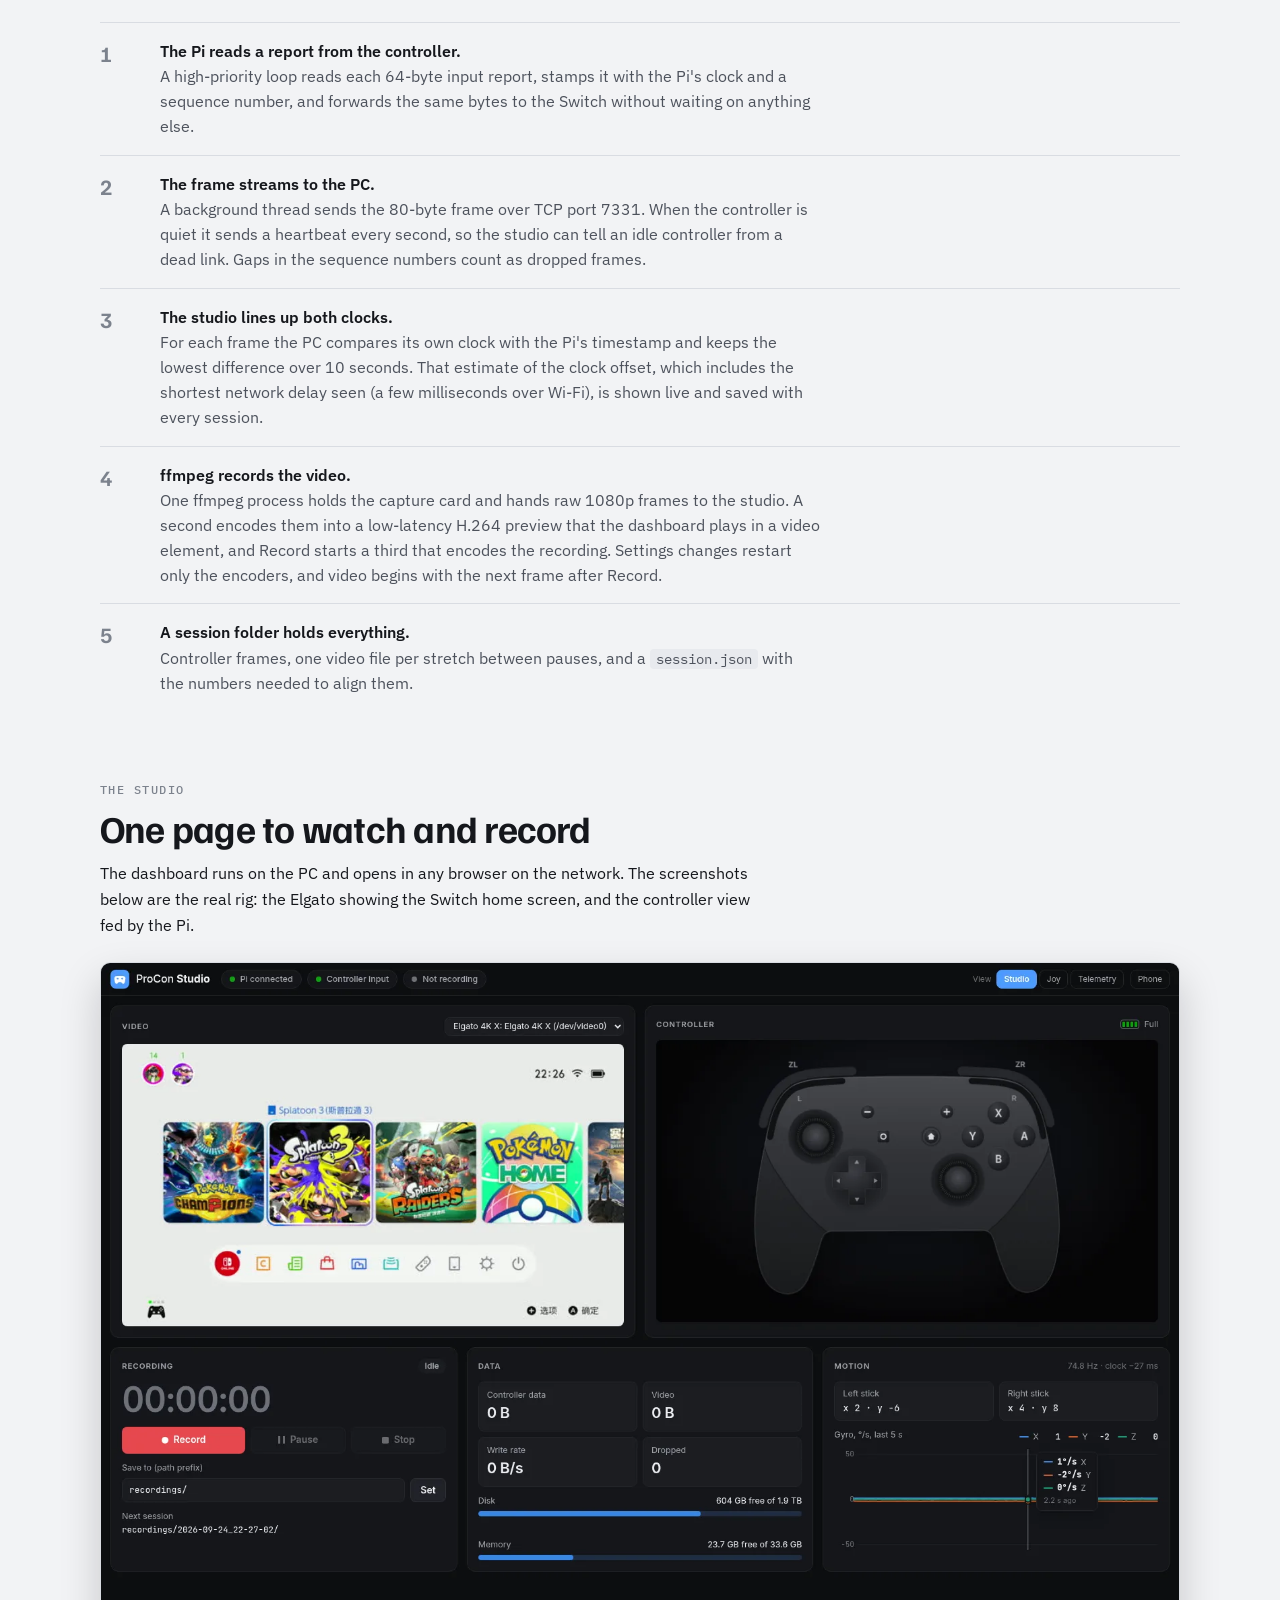
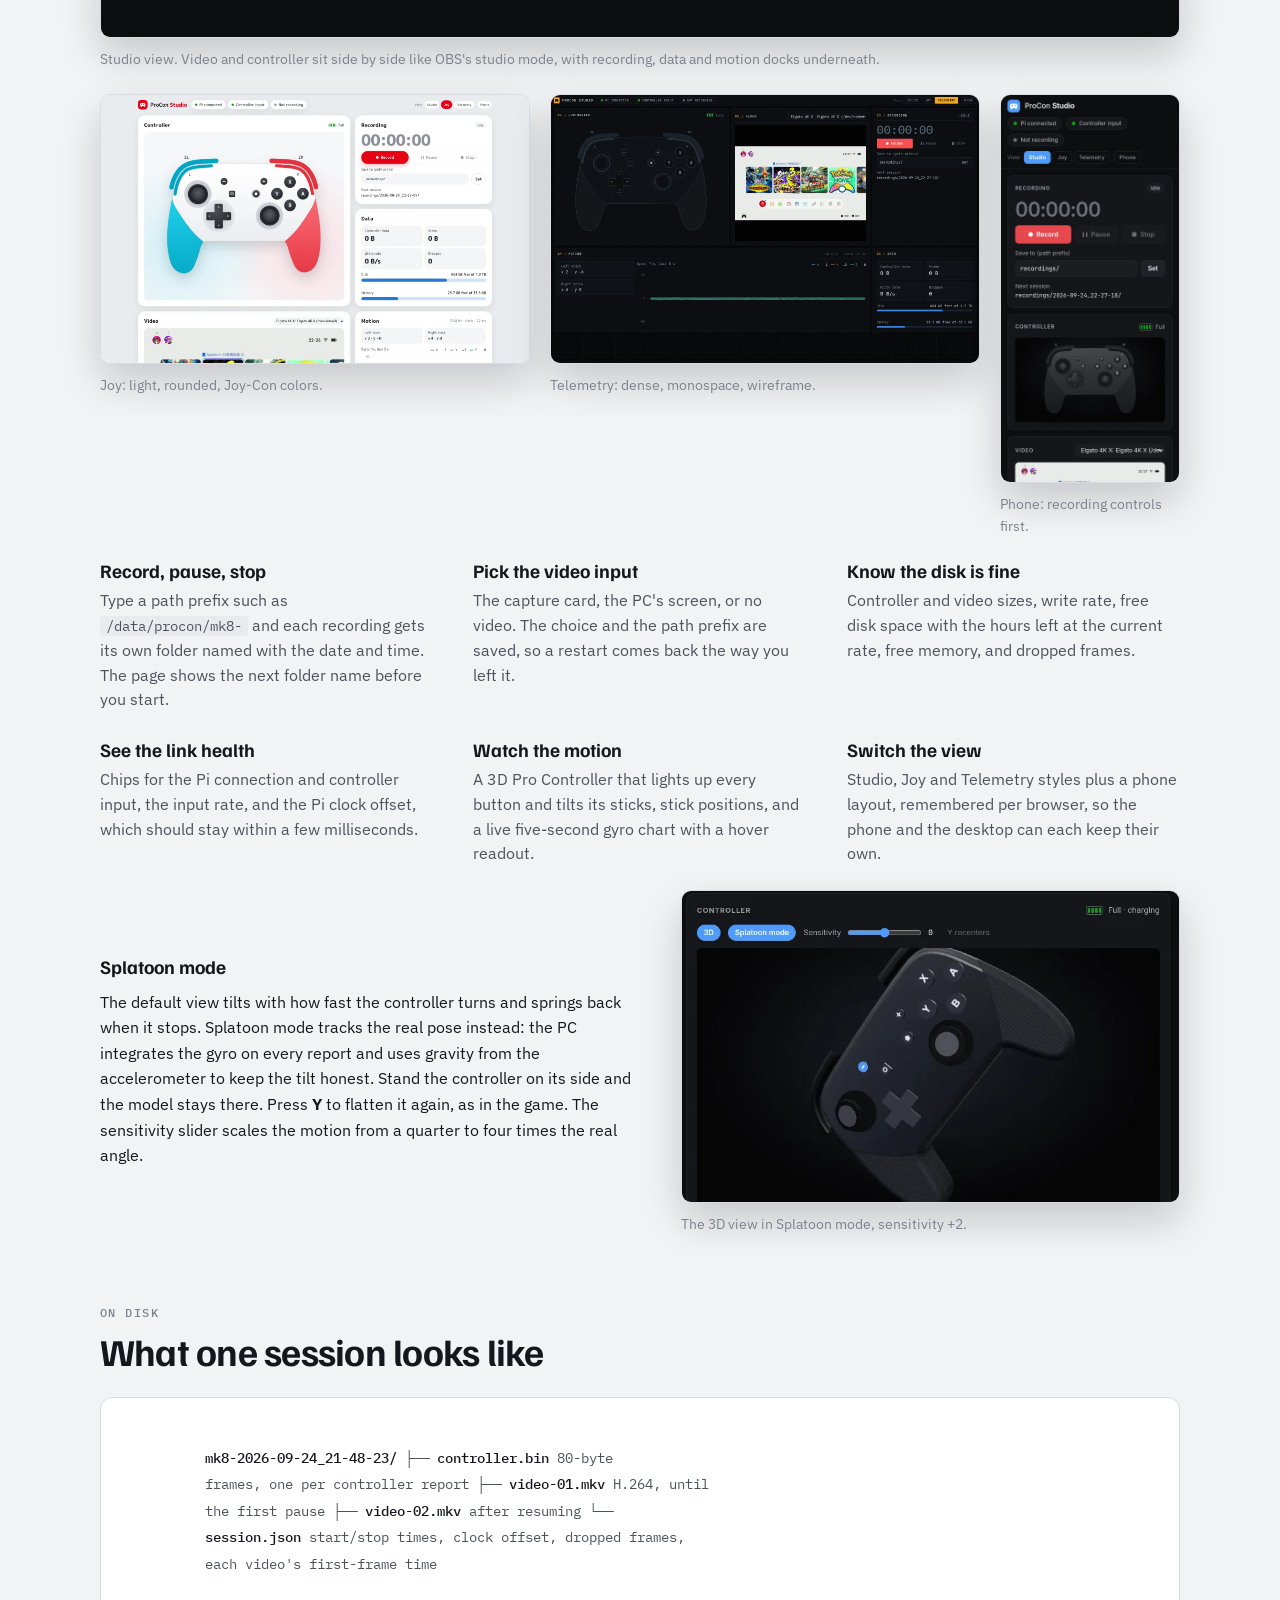
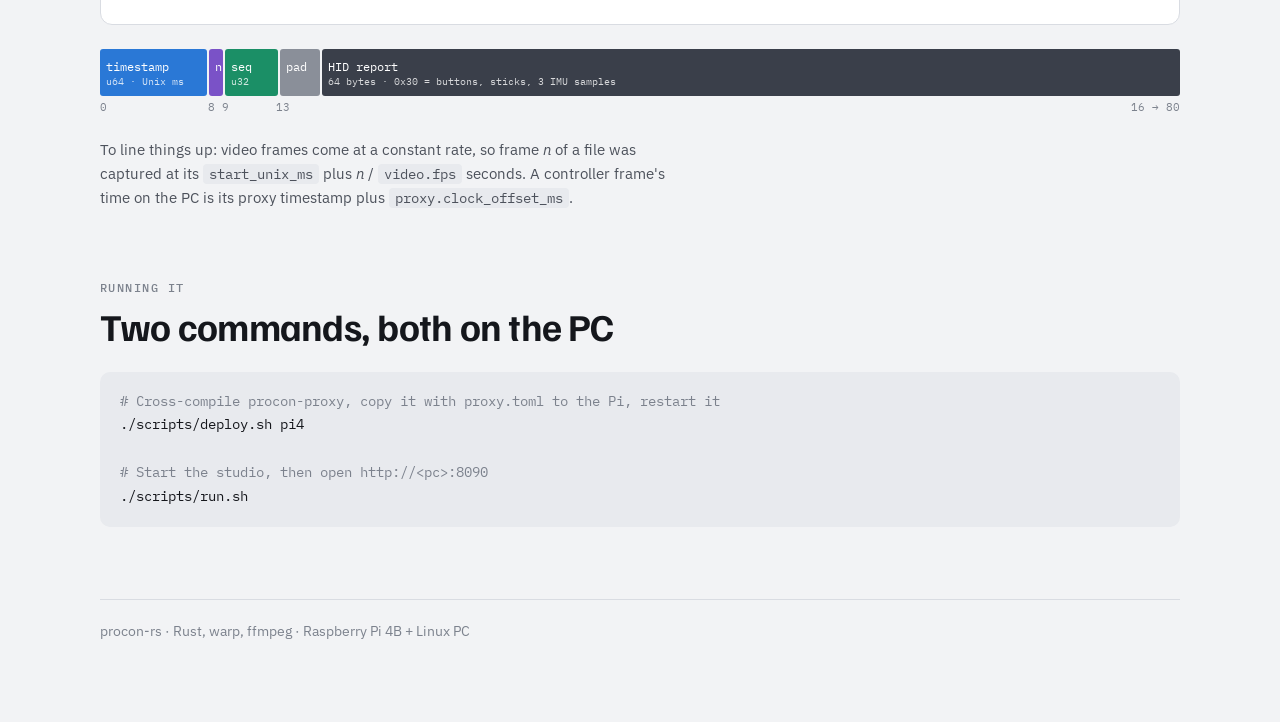
==== commit c9d7d822: "Split capture into grabber, preview and recording ffmpeg; bump Pages actions - The grabber holds the" ====
--- a/doc/index.html
+++ b/doc/index.html
@@ -831,11 +831,12 @@
             <div>
               <strong>ffmpeg records the video.</strong>
               <p>
-                One ffmpeg process keeps the capture card open. It streams a
-                low-latency H.264 preview that the dashboard plays in a video
-                element, and raw frames at the recording size and rate. Record
-                starts a GPU encoder on those frames, so video begins with the
-                next frame and pausing never touches the card.
+                One ffmpeg process holds the capture card and hands raw 1080p
+                frames to the studio. A second encodes them into a low-latency
+                H.264 preview that the dashboard plays in a video element, and
+                Record starts a third that encodes the recording. Settings
+                changes restart only the encoders, and video begins with the
+                next frame after Record.
               </p>
             </div>
           </li>
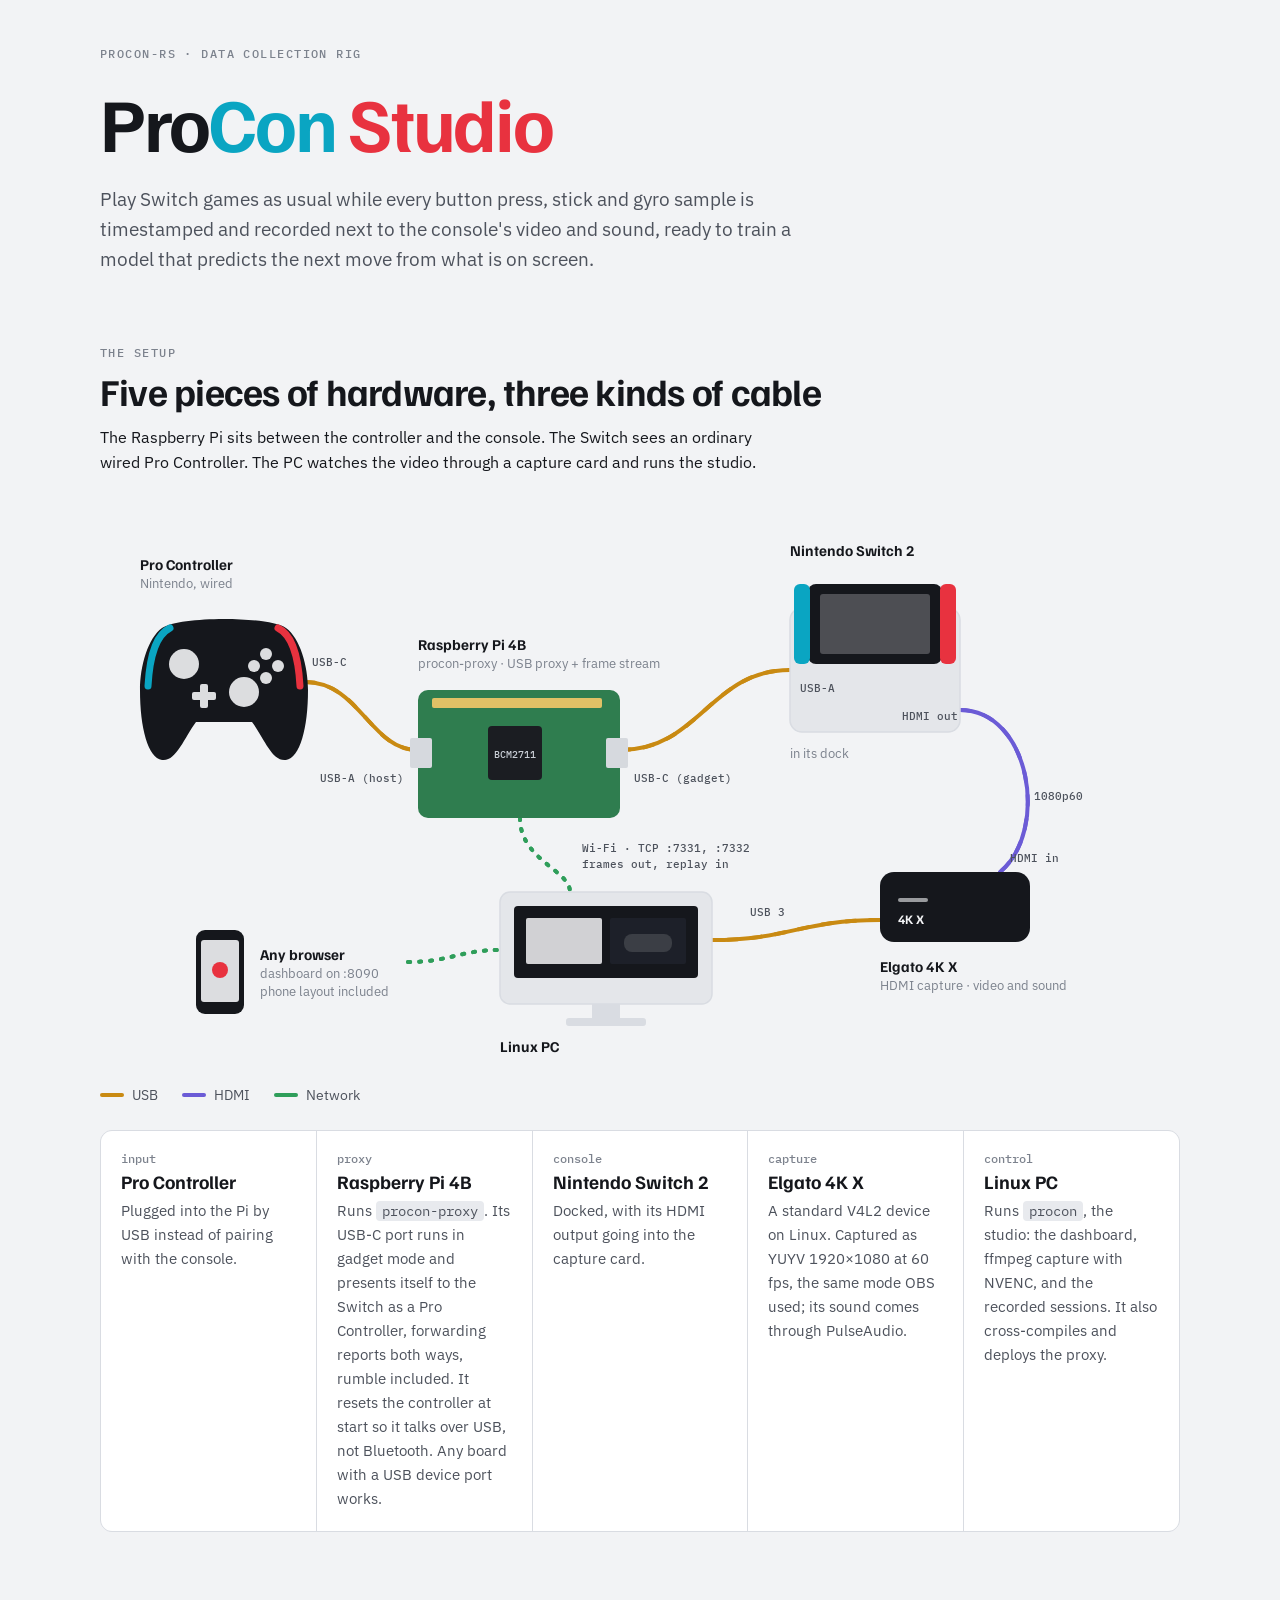
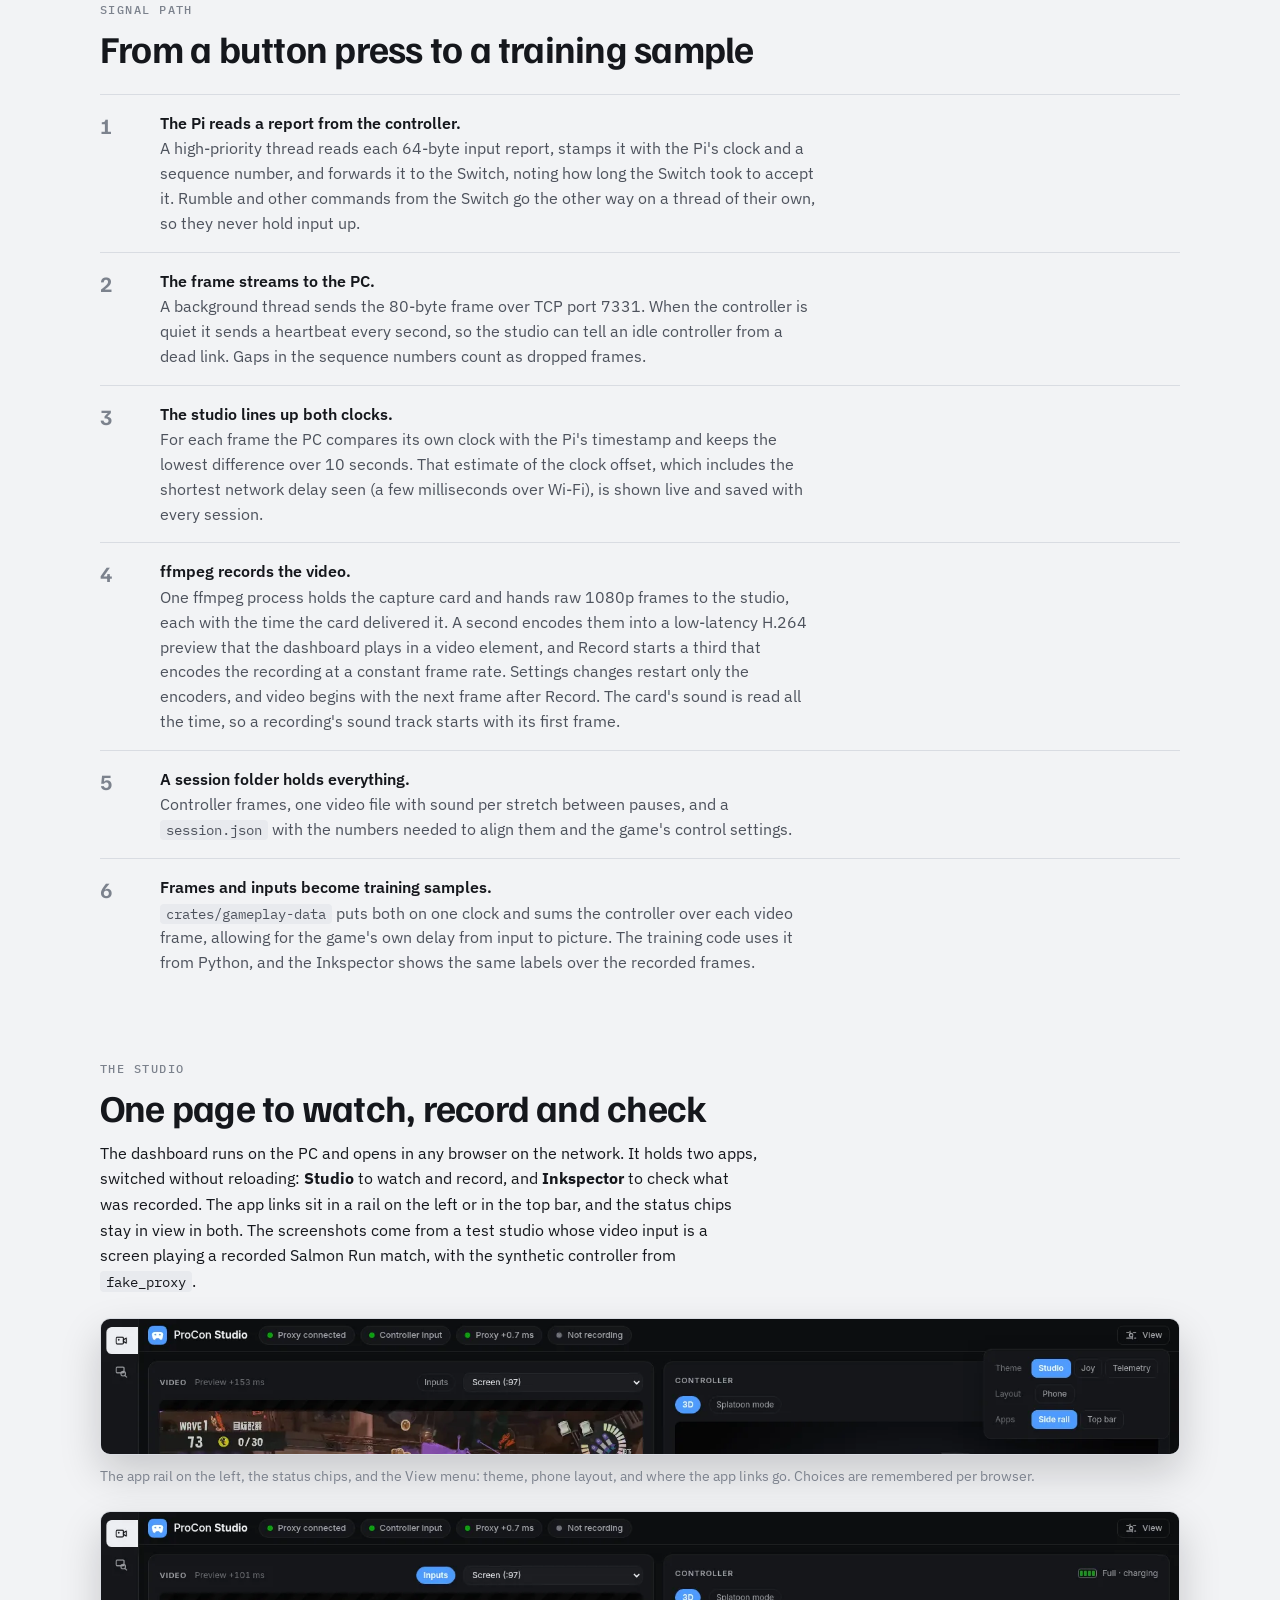
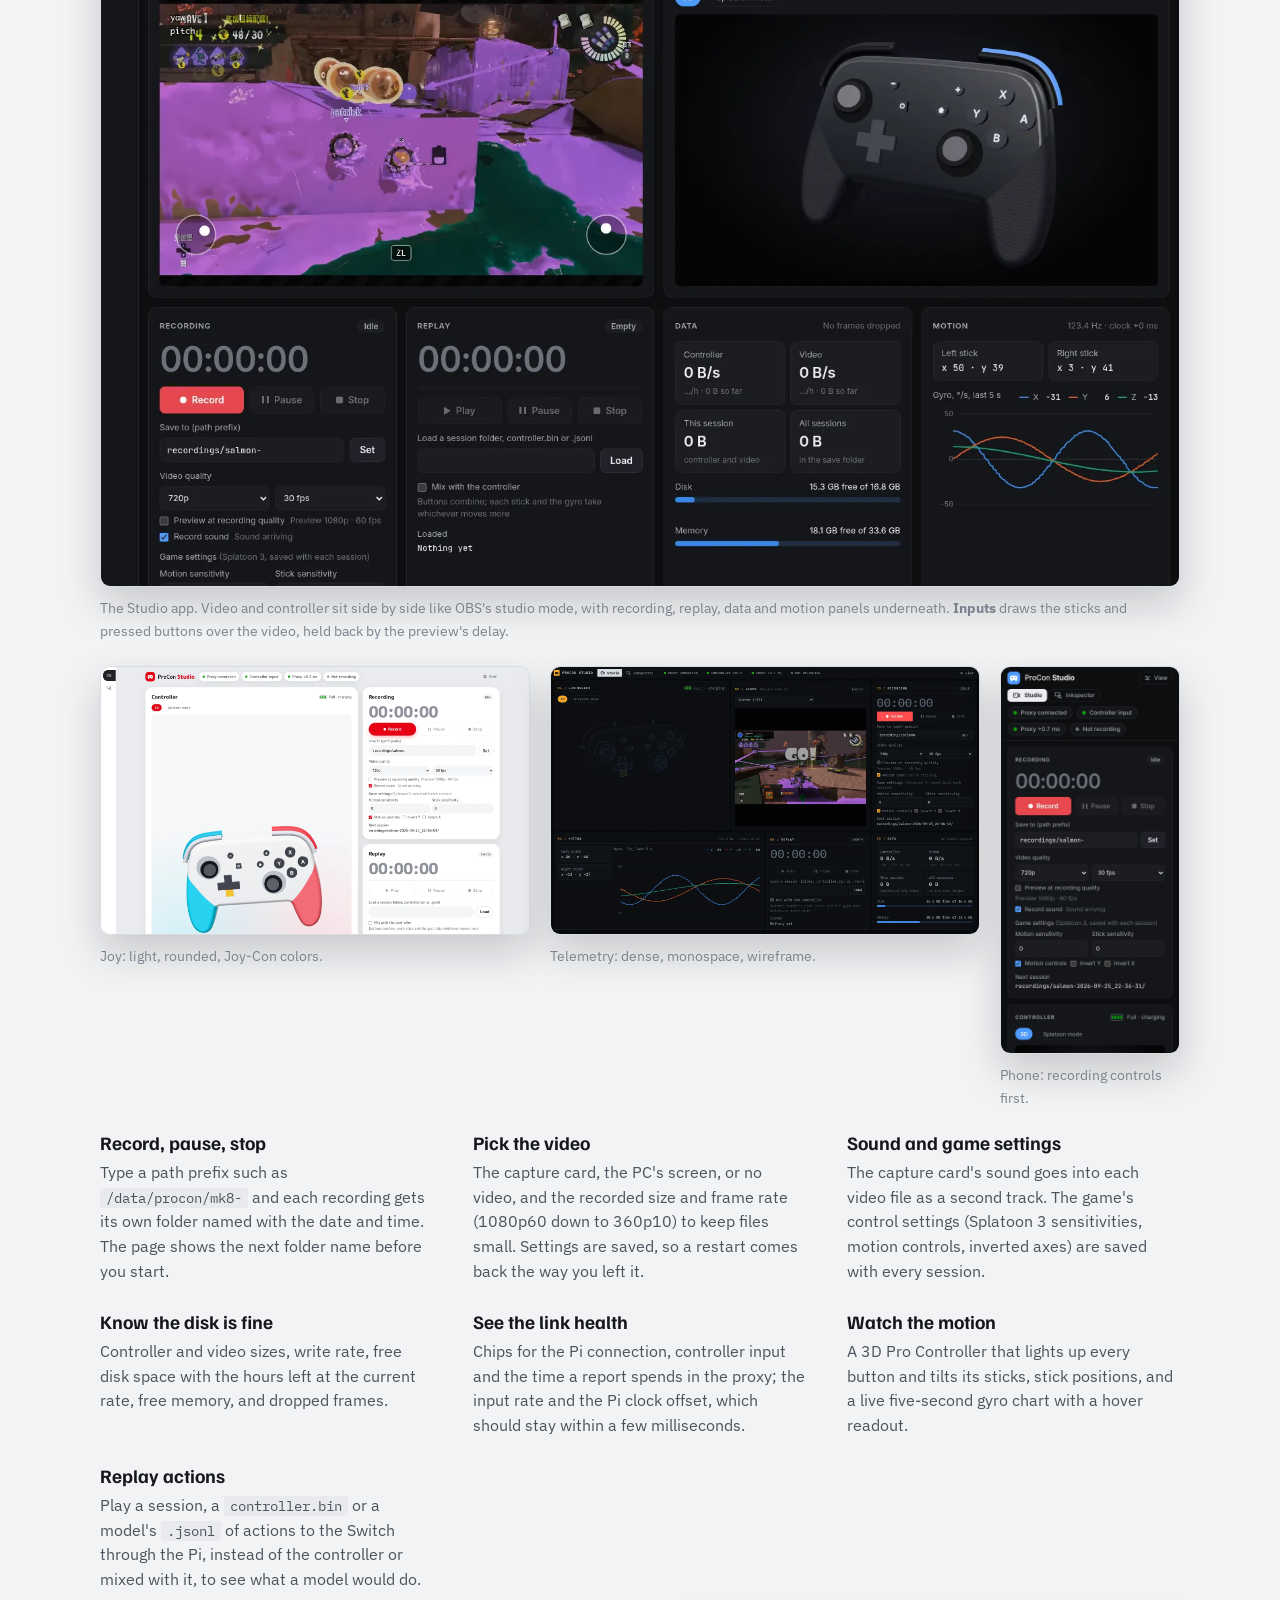
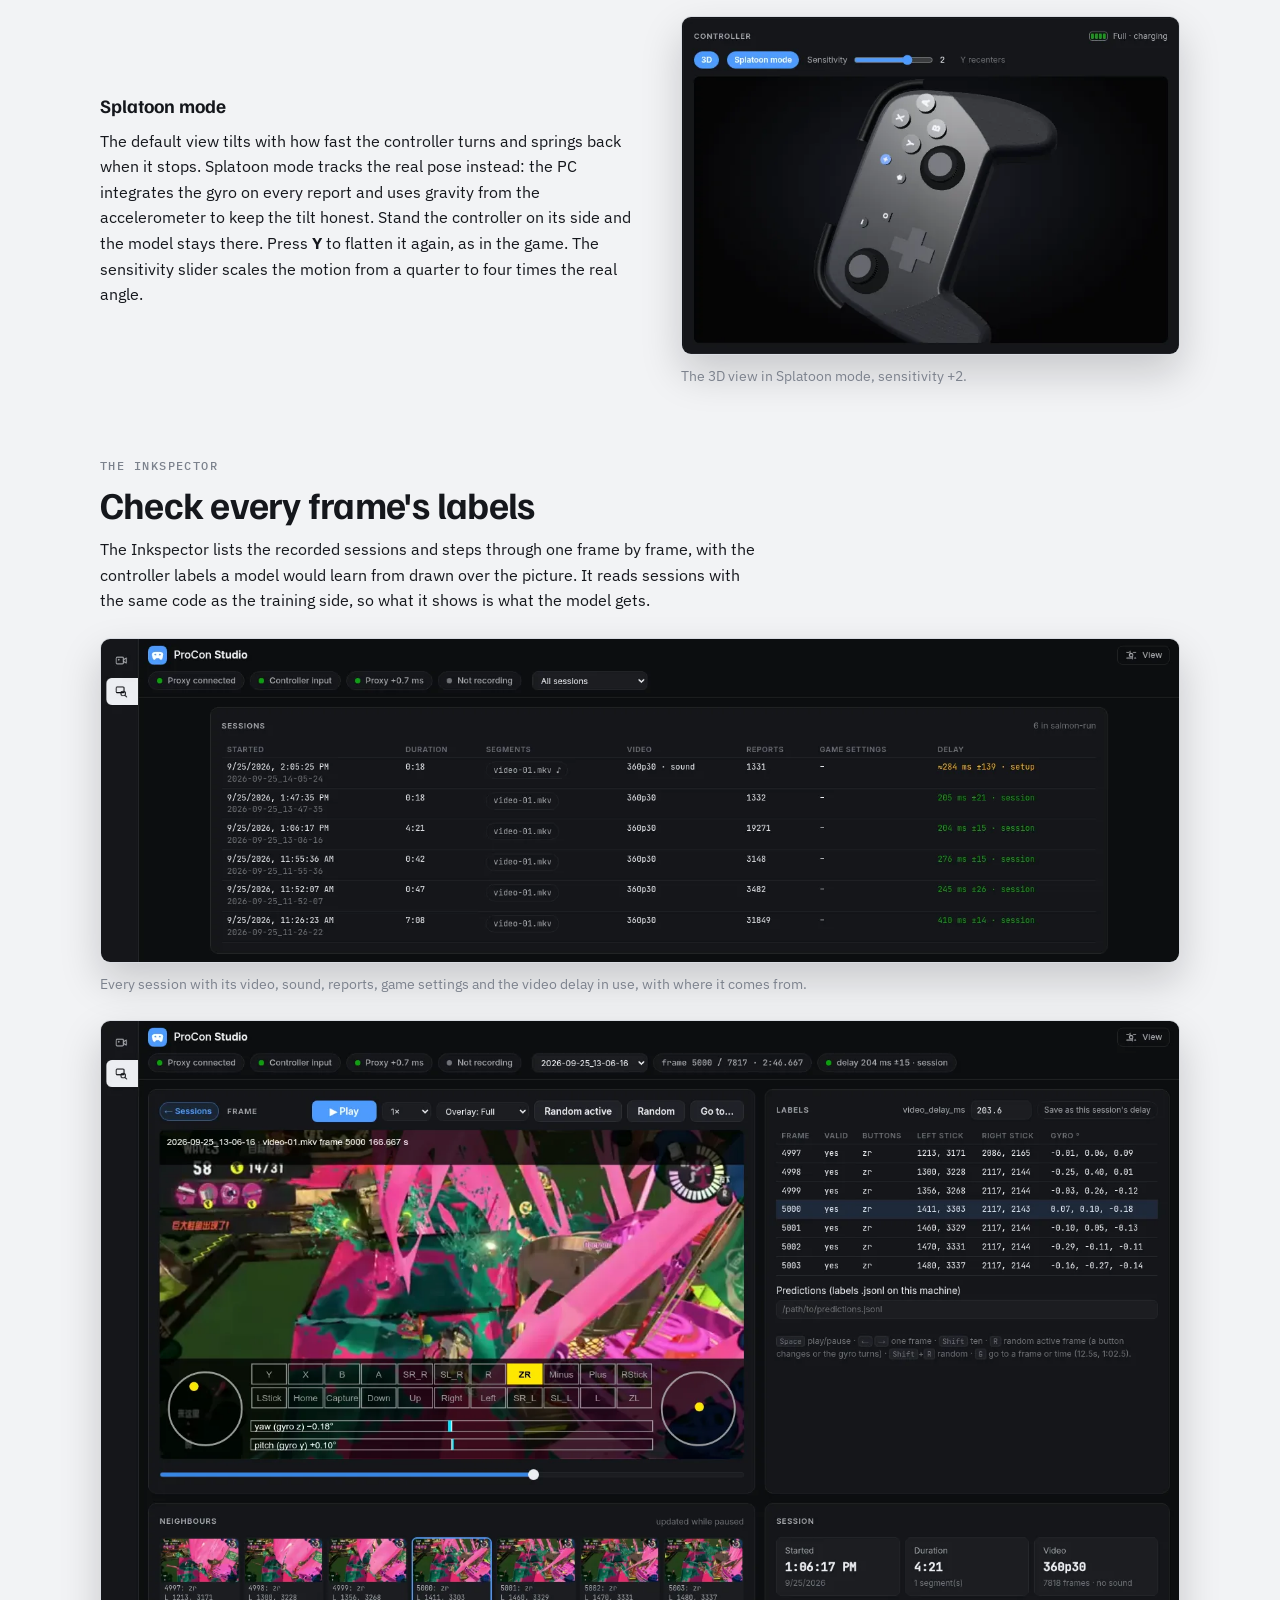
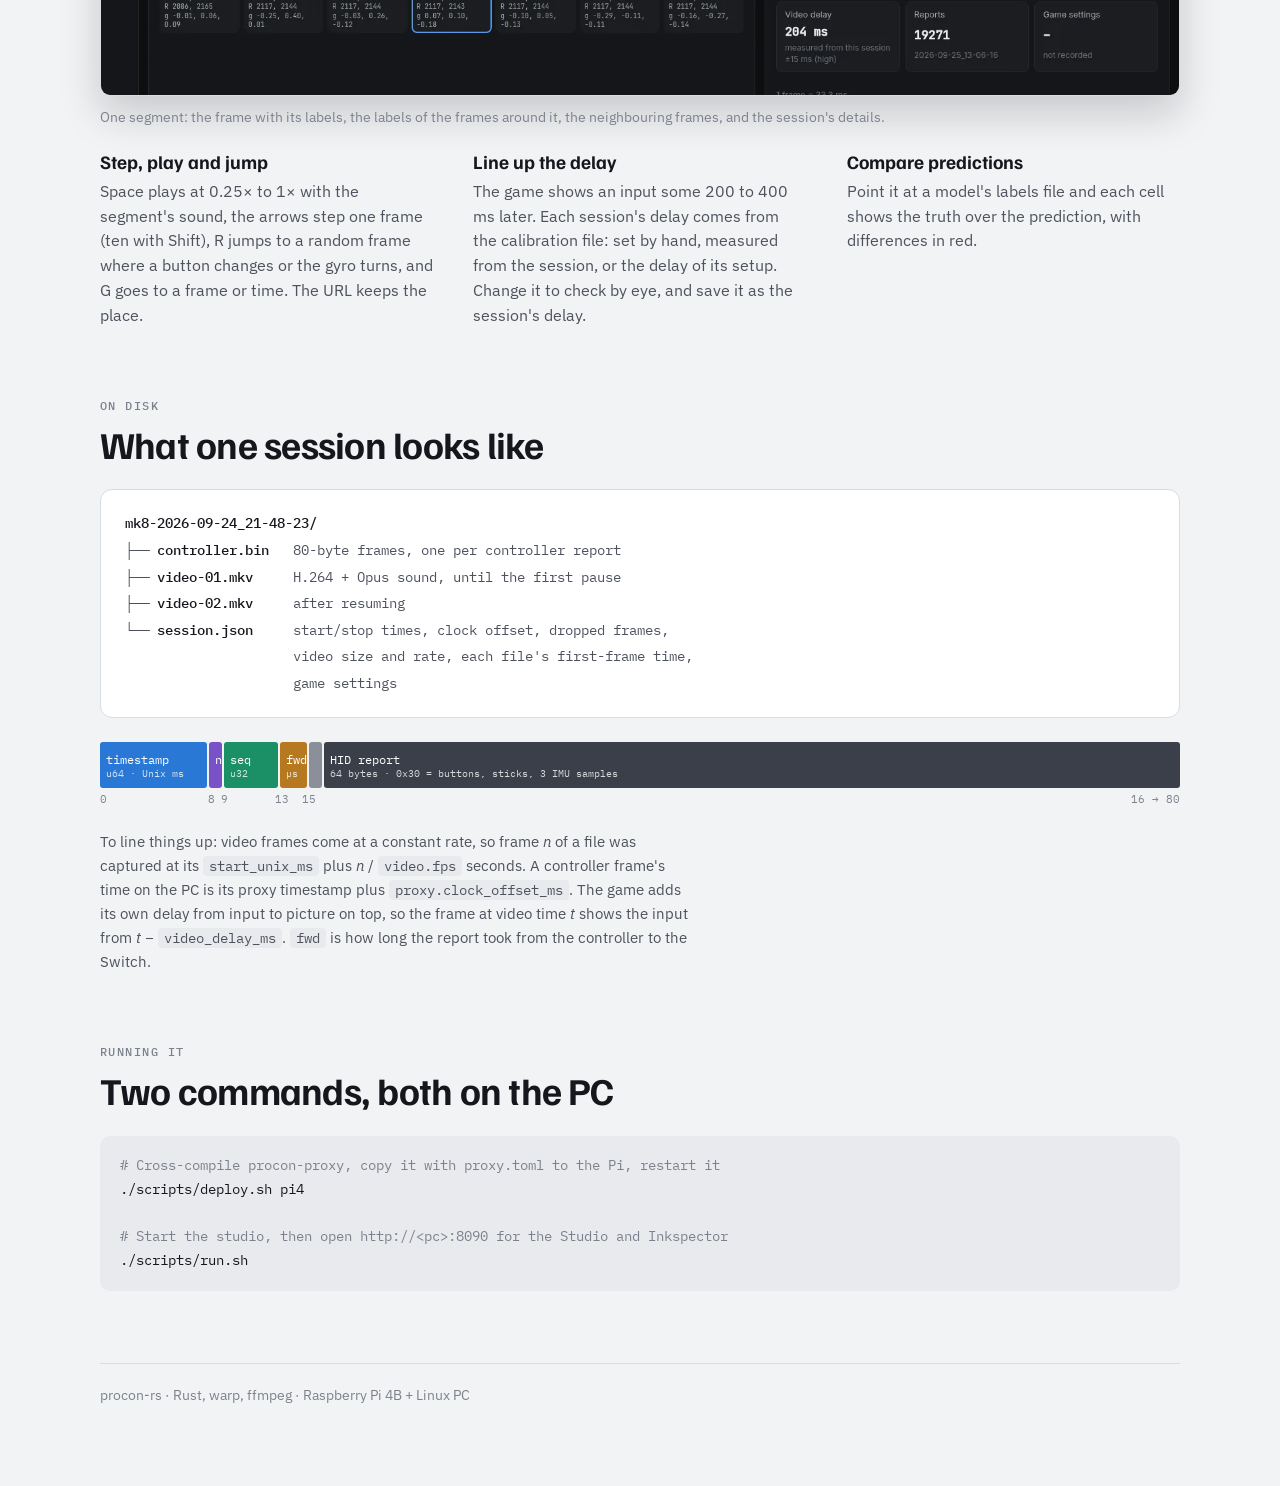
==== commit 861fb552: "Docs: describe the project as it is now; add CONTRIBUTING.md - README: a user front page: what it is" ====
--- a/doc/index.html
+++ b/doc/index.html
@@ -356,6 +356,7 @@
 
       /* Session files */
       .tree {
+        margin: 0;
         font: 14px/1.9 var(--mono);
         background: var(--surface);
         border: 1px solid var(--line);
@@ -371,7 +372,7 @@
       }
       .frame {
         display: grid;
-        grid-template-columns: 8fr 1fr 4fr 3fr 64fr;
+        grid-template-columns: 8fr 1fr 4fr 2fr 1fr 64fr;
         gap: 2px;
         min-width: 640px;
       }
@@ -396,6 +397,9 @@
       .f-seq {
         background: #1b8f66;
       }
+      .f-fwd {
+        background: #b7791f;
+      }
       .f-pad {
         background: #8a8f99;
       }
@@ -404,7 +408,7 @@
       }
       .bytes {
         display: grid;
-        grid-template-columns: 8fr 1fr 4fr 3fr 64fr;
+        grid-template-columns: 8fr 1fr 4fr 2fr 1fr 64fr;
         min-width: 640px;
         font: 11px var(--mono);
         color: var(--ink-3);
@@ -446,8 +450,9 @@
         <h1>Pro<span class="l">Con</span> <span class="r">Studio</span></h1>
         <p class="lede">
           Play Switch games as usual while every button press, stick and gyro
-          sample is timestamped and recorded next to the console's video, ready
-          to train a model that predicts the next move from what is on screen.
+          sample is timestamped and recorded next to the console's video and
+          sound, ready to train a model that predicts the next move from what is
+          on screen.
         </p>
       </header>
 
@@ -661,7 +666,9 @@
                 4K X
               </text>
               <text class="name" x="0" y="100">Elgato 4K X</text>
-              <text class="role" x="0" y="118">HDMI capture · /dev/video0</text>
+              <text class="role" x="0" y="118">
+                HDMI capture · video and sound
+              </text>
               <text class="port" x="130" y="-10">HDMI in</text>
             </g>
 
@@ -711,8 +718,8 @@
 
             <text class="port" x="934" y="300">1080p60</text>
             <text class="port" x="650" y="416">USB 3</text>
-            <text class="port" x="482" y="352">Wi-Fi · TCP :7331</text>
-            <text class="port" x="482" y="368">timestamped frames</text>
+            <text class="port" x="482" y="352">Wi-Fi · TCP :7331, :7332</text>
+            <text class="port" x="482" y="368">frames out, replay in</text>
 
             <!-- Browser / phone -->
             <g transform="translate(96 430)">
@@ -759,8 +766,9 @@
             <p>
               Runs <code>procon-proxy</code>. Its USB-C port runs in gadget mode
               and presents itself to the Switch as a Pro Controller, forwarding
-              reports both ways, rumble included. Any board with a USB device
-              port works.
+              reports both ways, rumble included. It resets the controller at
+              start so it talks over USB, not Bluetooth. Any board with a USB
+              device port works.
             </p>
           </div>
           <div>
@@ -773,16 +781,16 @@
             <h3>Elgato 4K X</h3>
             <p>
               A standard V4L2 device on Linux. Captured as YUYV 1920×1080 at 60
-              fps, the same mode OBS used.
+              fps, the same mode OBS used; its sound comes through PulseAudio.
             </p>
           </div>
           <div>
             <span class="what">control</span>
             <h3>Linux PC</h3>
             <p>
-              Runs <code>procon</code>, the studio: dashboard, ffmpeg capture
-              with NVENC, and the recorded sessions. It also cross-compiles and
-              deploys the proxy.
+              Runs <code>procon</code>, the studio: the dashboard, ffmpeg
+              capture with NVENC, and the recorded sessions. It also
+              cross-compiles and deploys the proxy.
             </p>
           </div>
         </div>
@@ -798,9 +806,11 @@
             <div>
               <strong>The Pi reads a report from the controller.</strong>
               <p>
-                A high-priority loop reads each 64-byte input report, stamps it
-                with the Pi's clock and a sequence number, and forwards the same
-                bytes to the Switch without waiting on anything else.
+                A high-priority thread reads each 64-byte input report, stamps
+                it with the Pi's clock and a sequence number, and forwards it to
+                the Switch, noting how long the Switch took to accept it. Rumble
+                and other commands from the Switch go the other way on a thread
+                of their own, so they never hold input up.
               </p>
             </div>
           </li>
@@ -832,11 +842,13 @@
               <strong>ffmpeg records the video.</strong>
               <p>
                 One ffmpeg process holds the capture card and hands raw 1080p
-                frames to the studio. A second encodes them into a low-latency
-                H.264 preview that the dashboard plays in a video element, and
-                Record starts a third that encodes the recording. Settings
+                frames to the studio, each with the time the card delivered it.
+                A second encodes them into a low-latency H.264 preview that the
+                dashboard plays in a video element, and Record starts a third
+                that encodes the recording at a constant frame rate. Settings
                 changes restart only the encoders, and video begins with the
-                next frame after Record.
+                next frame after Record. The card's sound is read all the time,
+                so a recording's sound track starts with its first frame.
               </p>
             </div>
           </li>
@@ -844,9 +856,21 @@
             <div>
               <strong>A session folder holds everything.</strong>
               <p>
-                Controller frames, one video file per stretch between pauses,
-                and a
-                <code>session.json</code> with the numbers needed to align them.
+                Controller frames, one video file with sound per stretch between
+                pauses, and a <code>session.json</code> with the numbers needed
+                to align them and the game's control settings.
+              </p>
+            </div>
+          </li>
+          <li>
+            <div>
+              <strong>Frames and inputs become training samples.</strong>
+              <p>
+                <code>crates/gameplay-data</code> puts both on one clock and
+                sums the controller over each video frame, allowing for the
+                game's own delay from input to picture. The training code uses
+                it from Python, and the Inkspector shows the same labels over
+                the recorded frames.
               </p>
             </div>
           </li>
@@ -856,24 +880,46 @@
       <section aria-labelledby="h-studio">
         <div class="head">
           <span class="eyebrow">The studio</span>
-          <h2 id="h-studio">One page to watch and record</h2>
+          <h2 id="h-studio">One page to watch, record and check</h2>
           <p>
             The dashboard runs on the PC and opens in any browser on the
-            network. The screenshots below are the real rig: the Elgato showing
-            the Switch home screen, and the controller view fed by the Pi.
+            network. It holds two apps, switched without reloading:
+            <strong>Studio</strong> to watch and record, and
+            <strong>Inkspector</strong> to check what was recorded. The app
+            links sit in a rail on the left or in the top bar, and the status
+            chips stay in view in both. The screenshots come from a test studio
+            whose video input is a screen playing a recorded Salmon Run match,
+            with the synthetic controller from <code>fake_proxy</code>.
           </p>
         </div>
+
+        <figure class="shot">
+          <img
+            src="images/view-menu.webp"
+            alt="Top bar with the app rail, status chips and the open View menu"
+            width="1600"
+            height="200"
+            loading="lazy"
+          />
+          <figcaption>
+            The app rail on the left, the status chips, and the View menu:
+            theme, phone layout, and where the app links go. Choices are
+            remembered per browser.
+          </figcaption>
+        </figure>
 
         <figure class="shot">
           <img
             src="images/studio.webp"
-            alt="Studio view: live Switch video, Pro Controller view, recording controls, data tiles and gyro chart"
+            alt="Studio app: live Switch video with the input overlay, 3D Pro Controller, recording, replay, data and motion panels"
             width="1600"
             height="1000"
           />
           <figcaption>
-            Studio view. Video and controller sit side by side like OBS's studio
-            mode, with recording, data and motion docks underneath.
+            The Studio app. Video and controller sit side by side like OBS's
+            studio mode, with recording, replay, data and motion panels
+            underneath. <strong>Inputs</strong> draws the sticks and pressed
+            buttons over the video, held back by the preview's delay.
           </figcaption>
         </figure>
 
@@ -881,7 +927,7 @@
           <figure class="shot">
             <img
               src="images/joy.webp"
-              alt="Joy view with a white Joy-Con colored controller"
+              alt="Joy theme with a white, Joy-Con colored controller"
               width="1600"
               height="1000"
               loading="lazy"
@@ -891,7 +937,7 @@
           <figure class="shot">
             <img
               src="images/telemetry.webp"
-              alt="Telemetry view with a wireframe controller"
+              alt="Telemetry theme with a wireframe controller"
               width="1600"
               height="1000"
               loading="lazy"
@@ -920,11 +966,19 @@
             </p>
           </div>
           <div>
-            <h3>Pick the video input</h3>
-            <p>
-              The capture card, the PC's screen, or no video. The choice and the
-              path prefix are saved, so a restart comes back the way you left
-              it.
+            <h3>Pick the video</h3>
+            <p>
+              The capture card, the PC's screen, or no video, and the recorded
+              size and frame rate (1080p60 down to 360p10) to keep files small.
+              Settings are saved, so a restart comes back the way you left it.
+            </p>
+          </div>
+          <div>
+            <h3>Sound and game settings</h3>
+            <p>
+              The capture card's sound goes into each video file as a second
+              track. The game's control settings (Splatoon 3 sensitivities,
+              motion controls, inverted axes) are saved with every session.
             </p>
           </div>
           <div>
@@ -937,9 +991,9 @@
           <div>
             <h3>See the link health</h3>
             <p>
-              Chips for the Pi connection and controller input, the input rate,
-              and the Pi clock offset, which should stay within a few
-              milliseconds.
+              Chips for the Pi connection, controller input and the time a
+              report spends in the proxy; the input rate and the Pi clock
+              offset, which should stay within a few milliseconds.
             </p>
           </div>
           <div>
@@ -951,10 +1005,12 @@
             </p>
           </div>
           <div>
-            <h3>Switch the view</h3>
-            <p>
-              Studio, Joy and Telemetry styles plus a phone layout, remembered
-              per browser, so the phone and the desktop can each keep their own.
+            <h3>Replay actions</h3>
+            <p>
+              Play a session, a <code>controller.bin</code> or a model's
+              <code>.jsonl</code> of actions to the Switch through the Pi,
+              instead of the controller or mixed with it, to see what a model
+              would do.
             </p>
           </div>
         </div>
@@ -977,8 +1033,8 @@
             <img
               src="images/splatoon.webp"
               alt="3D controller turned by Splatoon mode, with the sensitivity slider"
-              width="800"
-              height="500"
+              width="752"
+              height="510"
               loading="lazy"
             />
             <figcaption>
@@ -988,29 +1044,99 @@
         </div>
       </section>
 
+      <section aria-labelledby="h-inkspector">
+        <div class="head">
+          <span class="eyebrow">The Inkspector</span>
+          <h2 id="h-inkspector">Check every frame's labels</h2>
+          <p>
+            The Inkspector lists the recorded sessions and steps through one
+            frame by frame, with the controller labels a model would learn from
+            drawn over the picture. It reads sessions with the same code as the
+            training side, so what it shows is what the model gets.
+          </p>
+        </div>
+
+        <figure class="shot">
+          <img
+            src="images/sessions.webp"
+            alt="Session list: start time, duration, segments, video, reports, game settings and delay of each session"
+            width="1600"
+            height="480"
+            loading="lazy"
+          />
+          <figcaption>
+            Every session with its video, sound, reports, game settings and the
+            video delay in use, with where it comes from.
+          </figcaption>
+        </figure>
+
+        <figure class="shot">
+          <img
+            src="images/inkspector.webp"
+            alt="Inkspector: a frame with the full input overlay, scrubber, labels table, neighbouring frames and session tiles"
+            width="1600"
+            height="1000"
+            loading="lazy"
+          />
+          <figcaption>
+            One segment: the frame with its labels, the labels of the frames
+            around it, the neighbouring frames, and the session's details.
+          </figcaption>
+        </figure>
+
+        <div class="features">
+          <div>
+            <h3>Step, play and jump</h3>
+            <p>
+              Space plays at 0.25× to 1× with the segment's sound, the arrows
+              step one frame (ten with Shift), R jumps to a random frame where a
+              button changes or the gyro turns, and G goes to a frame or time.
+              The URL keeps the place.
+            </p>
+          </div>
+          <div>
+            <h3>Line up the delay</h3>
+            <p>
+              The game shows an input some 200 to 400 ms later. Each session's
+              delay comes from the calibration file: set by hand, measured from
+              the session, or the delay of its setup. Change it to check by eye,
+              and save it as the session's delay.
+            </p>
+          </div>
+          <div>
+            <h3>Compare predictions</h3>
+            <p>
+              Point it at a model's labels file and each cell shows the truth
+              over the prediction, with differences in red.
+            </p>
+          </div>
+        </div>
+      </section>
+
       <section aria-labelledby="h-session">
         <div class="head">
           <span class="eyebrow">On disk</span>
           <h2 id="h-session">What one session looks like</h2>
         </div>
-        <div class="tree">
-          <b>mk8-2026-09-24_21-48-23/</b> ├── <b>controller.bin</b> 80-byte
-          frames, one per controller report ├── <b>video-01.mkv</b> H.264, until
-          the first pause ├── <b>video-02.mkv</b> after resuming └──
-          <b>session.json</b> start/stop times, clock offset, dropped frames,
-          each video's first-frame time
-        </div>
+        <pre class="tree"><b>mk8-2026-09-24_21-48-23/</b>
+├── <b>controller.bin</b>   80-byte frames, one per controller report
+├── <b>video-01.mkv</b>     H.264 + Opus sound, until the first pause
+├── <b>video-02.mkv</b>     after resuming
+└── <b>session.json</b>     start/stop times, clock offset, dropped frames,
+                     video size and rate, each file's first-frame time,
+                     game settings</pre>
 
         <div class="scroll">
           <div
             class="frame"
             role="img"
-            aria-label="Frame layout: 8-byte timestamp, 1-byte size, 4-byte sequence, 3 padding bytes, 64-byte report"
+            aria-label="Frame layout: 8-byte timestamp, 1-byte size, 4-byte sequence, 2-byte forwarding time, 1 padding byte, 64-byte report"
           >
             <div class="f-ts">timestamp<small>u64 · Unix ms</small></div>
             <div class="f-sz">n</div>
             <div class="f-seq">seq<small>u32</small></div>
-            <div class="f-pad">pad</div>
+            <div class="f-fwd">fwd<small>µs</small></div>
+            <div class="f-pad"></div>
             <div class="f-data">
               HID report<small
                 >64 bytes · 0x30 = buttons, sticks, 3 IMU samples</small
@@ -1019,7 +1145,7 @@
           </div>
           <div class="bytes">
             <span>0</span><span>8</span><span>9</span><span>13</span
-            ><span>16 → 80</span>
+            ><span>15</span><span>16 → 80</span>
           </div>
         </div>
         <p class="note">
@@ -1027,7 +1153,11 @@
           <em>n</em> of a file was captured at its
           <code>start_unix_ms</code> plus <em>n</em> /
           <code>video.fps</code> seconds. A controller frame's time on the PC is
-          its proxy timestamp plus <code>proxy.clock_offset_ms</code>.
+          its proxy timestamp plus <code>proxy.clock_offset_ms</code>. The game
+          adds its own delay from input to picture on top, so the frame at video
+          time <em>t</em> shows the input from <em>t</em> −
+          <code>video_delay_ms</code>. <code>fwd</code> is how long the report
+          took from the controller to the Switch.
         </p>
       </section>
 
@@ -1041,7 +1171,7 @@
         ><span class="c"># Cross-compile procon-proxy, copy it with proxy.toml to the Pi, restart it</span>
 ./scripts/deploy.sh pi4
 
-<span class="c"># Start the studio, then open http://&lt;pc&gt;:8090</span>
+<span class="c"># Start the studio, then open http://&lt;pc&gt;:8090 for the Studio and Inkspector</span>
 ./scripts/run.sh</pre>
       </section>
 
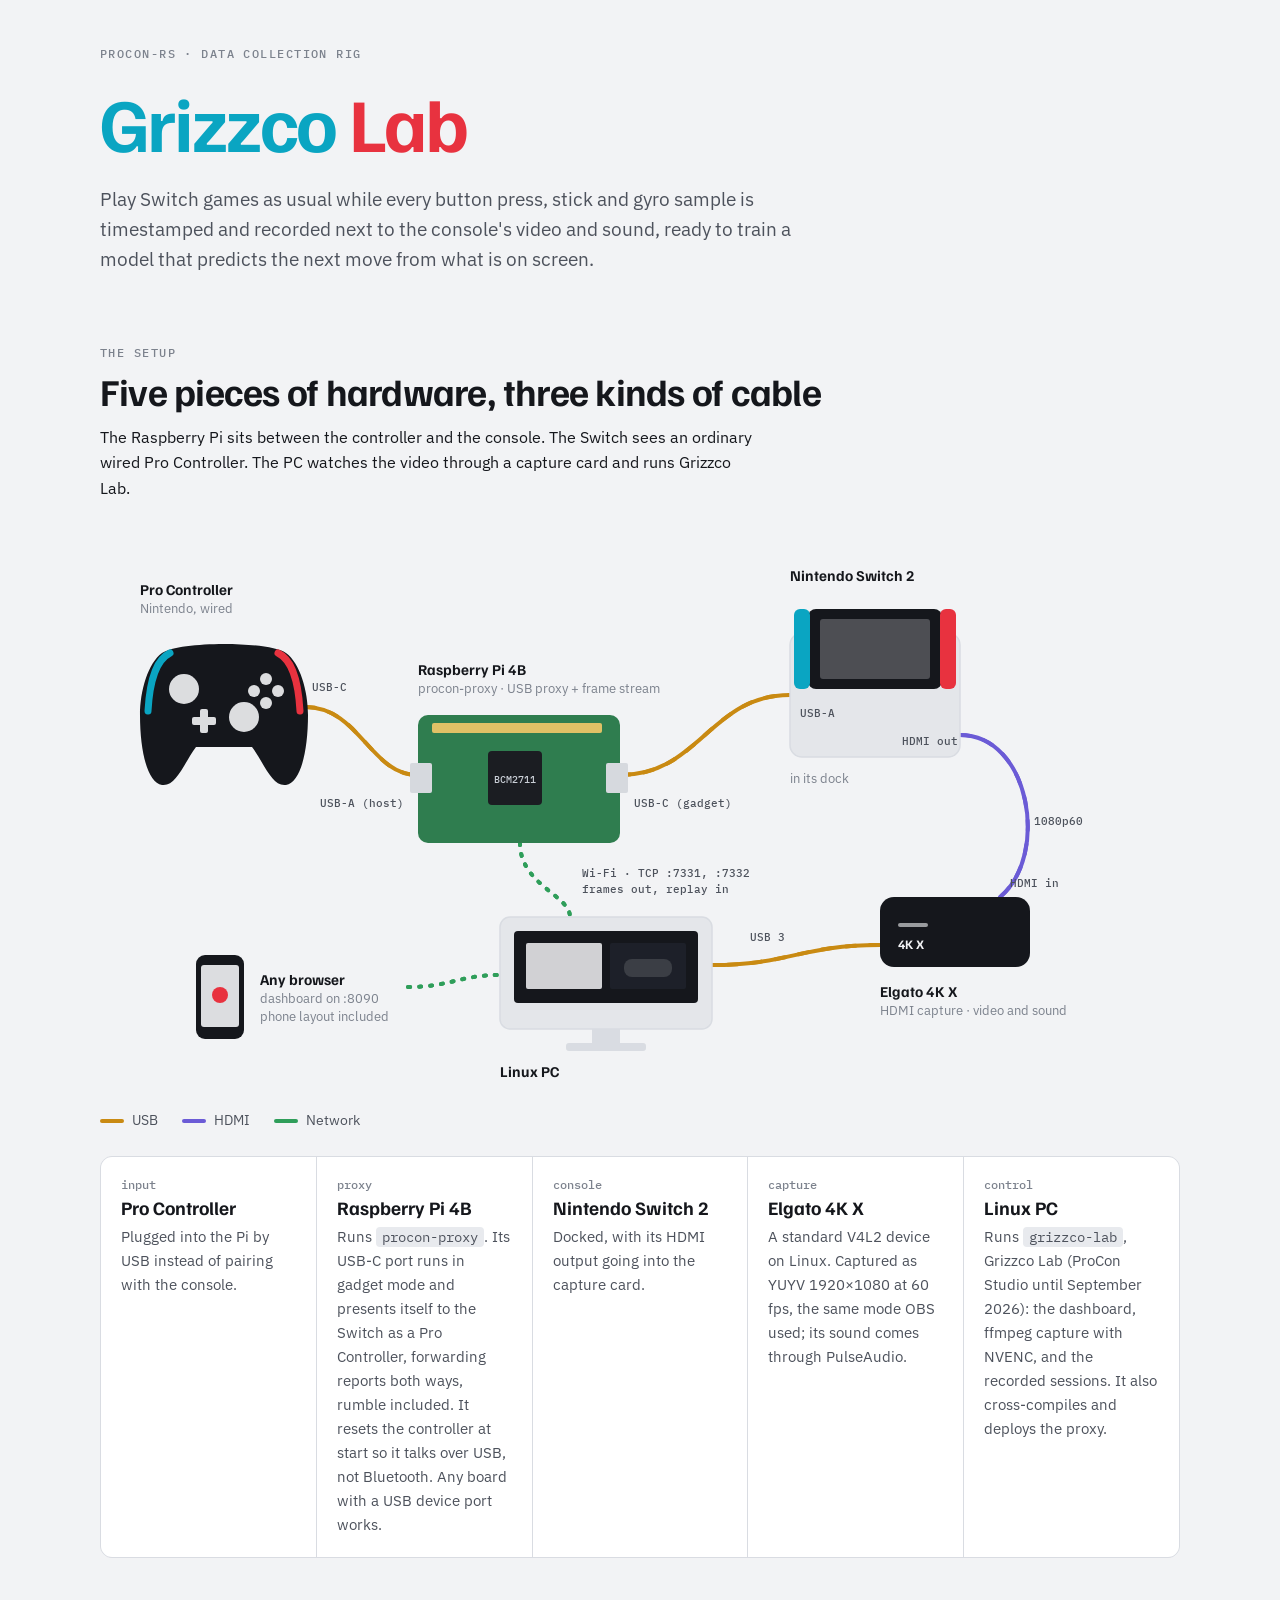
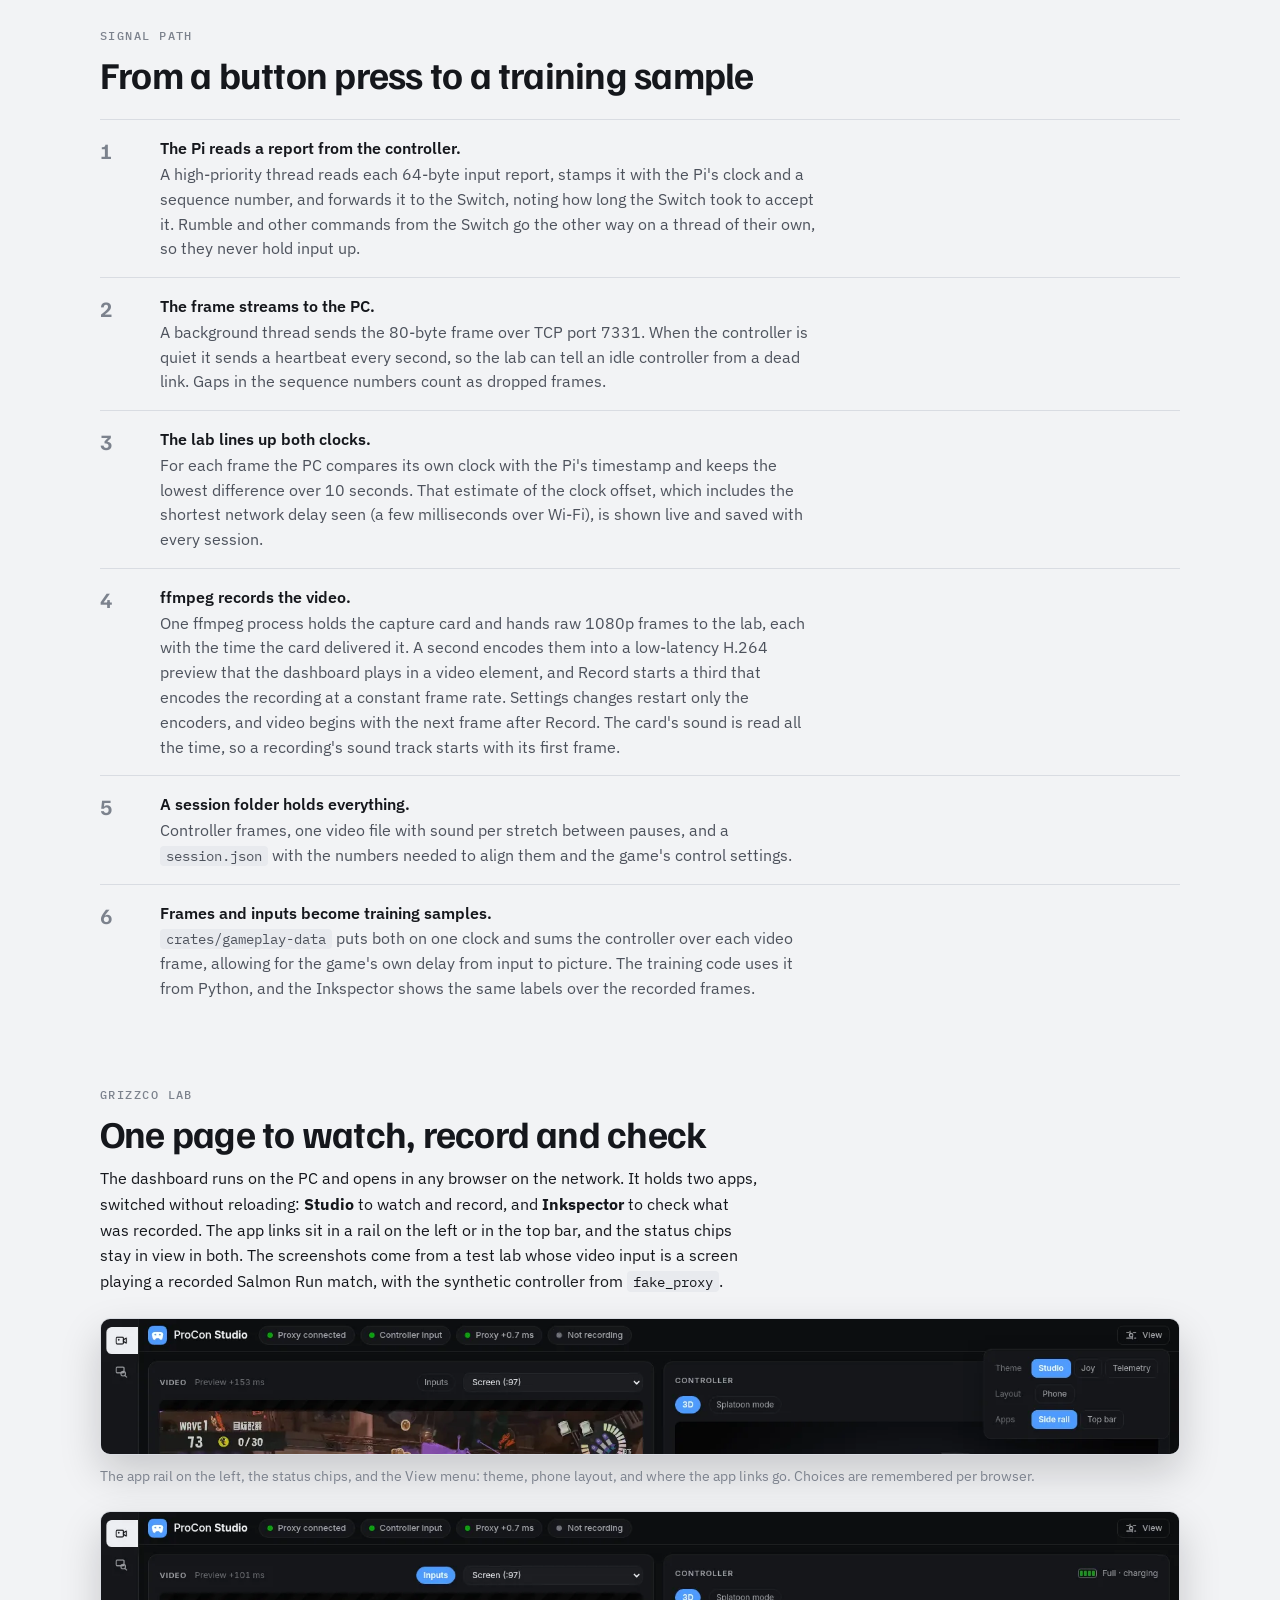
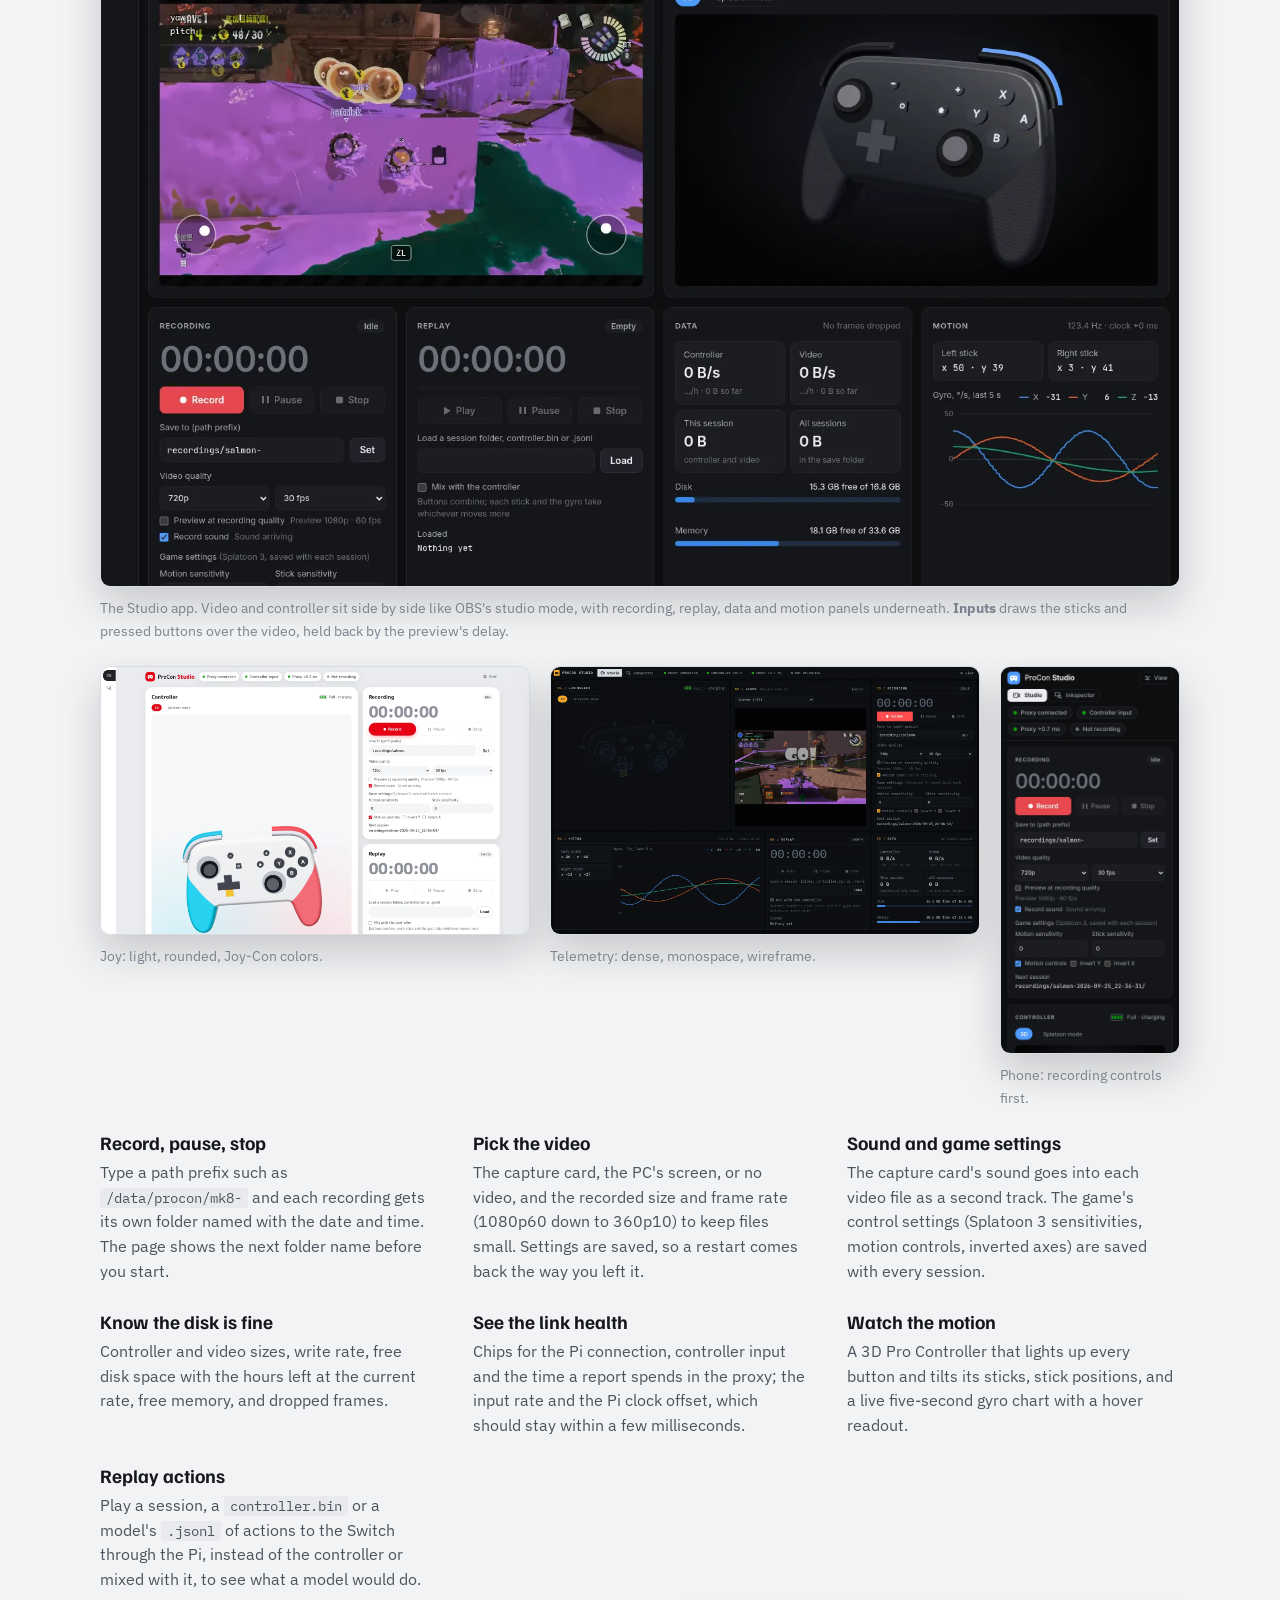
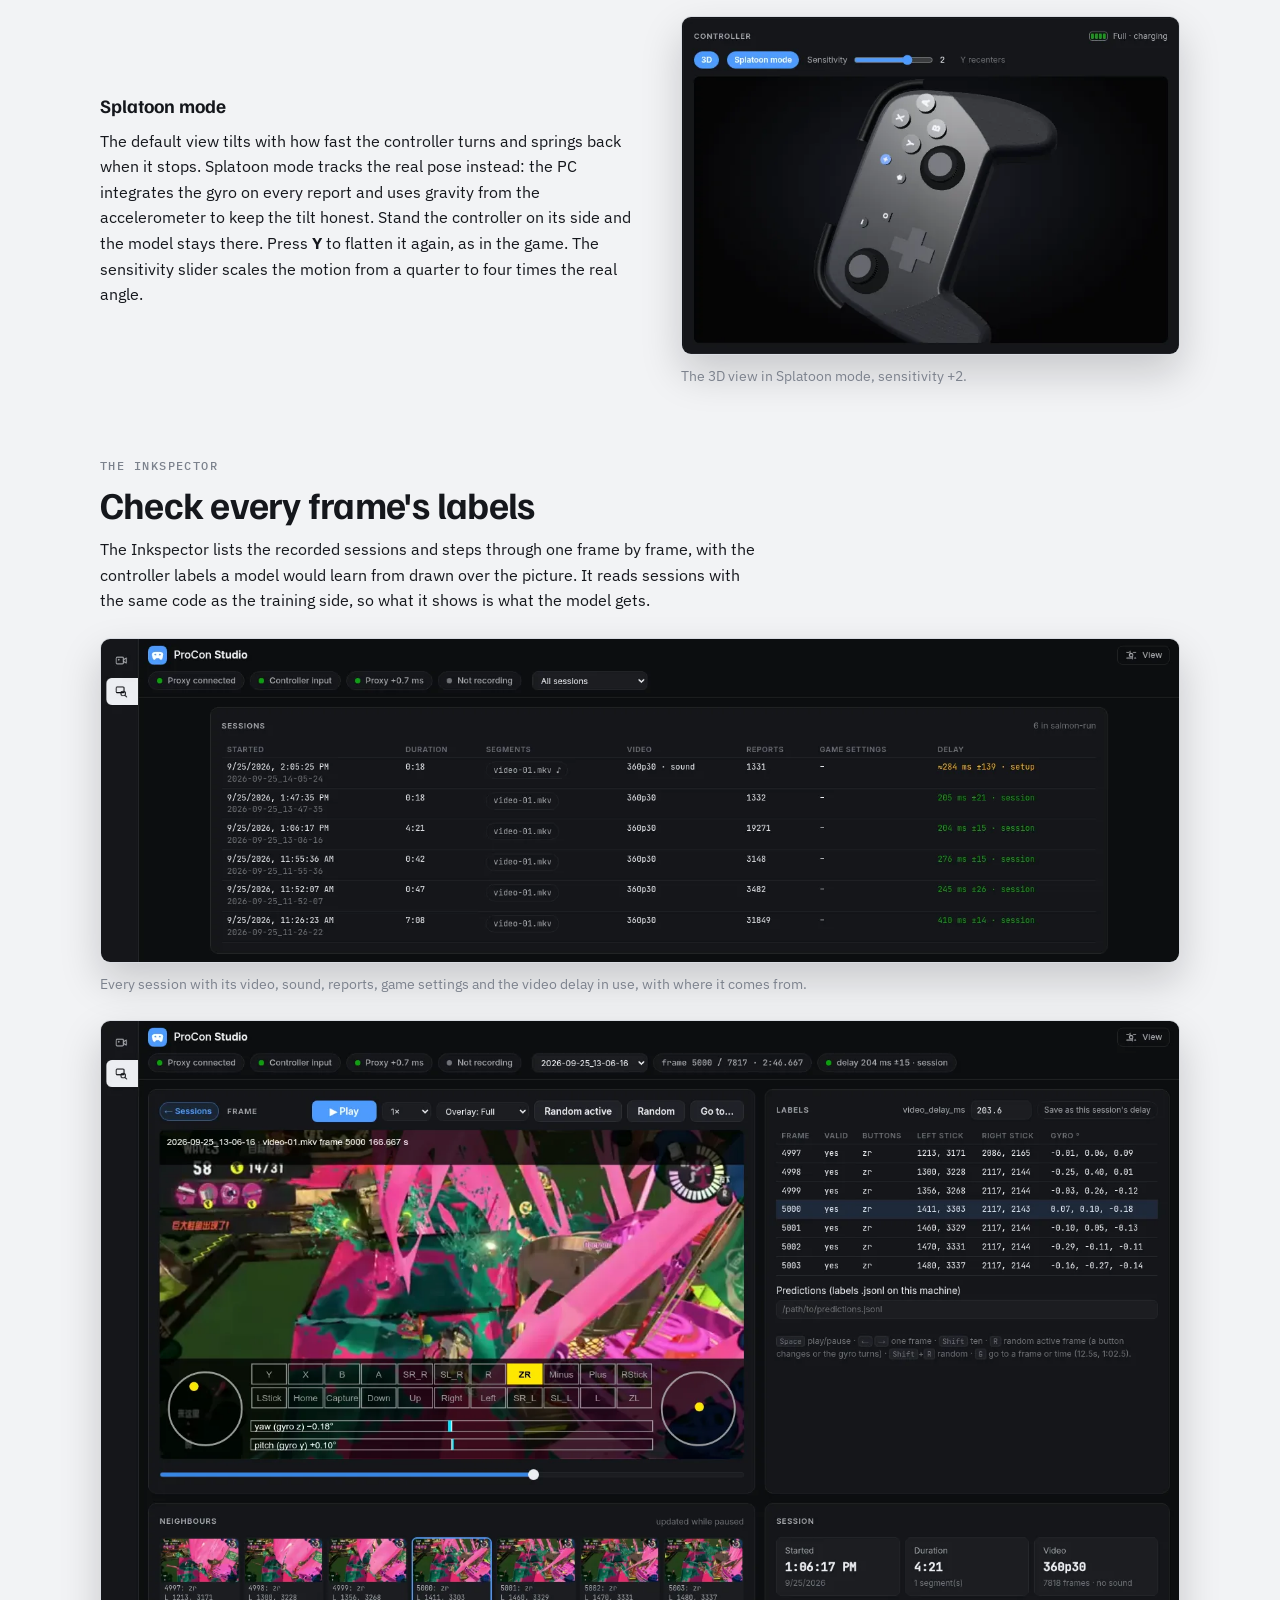
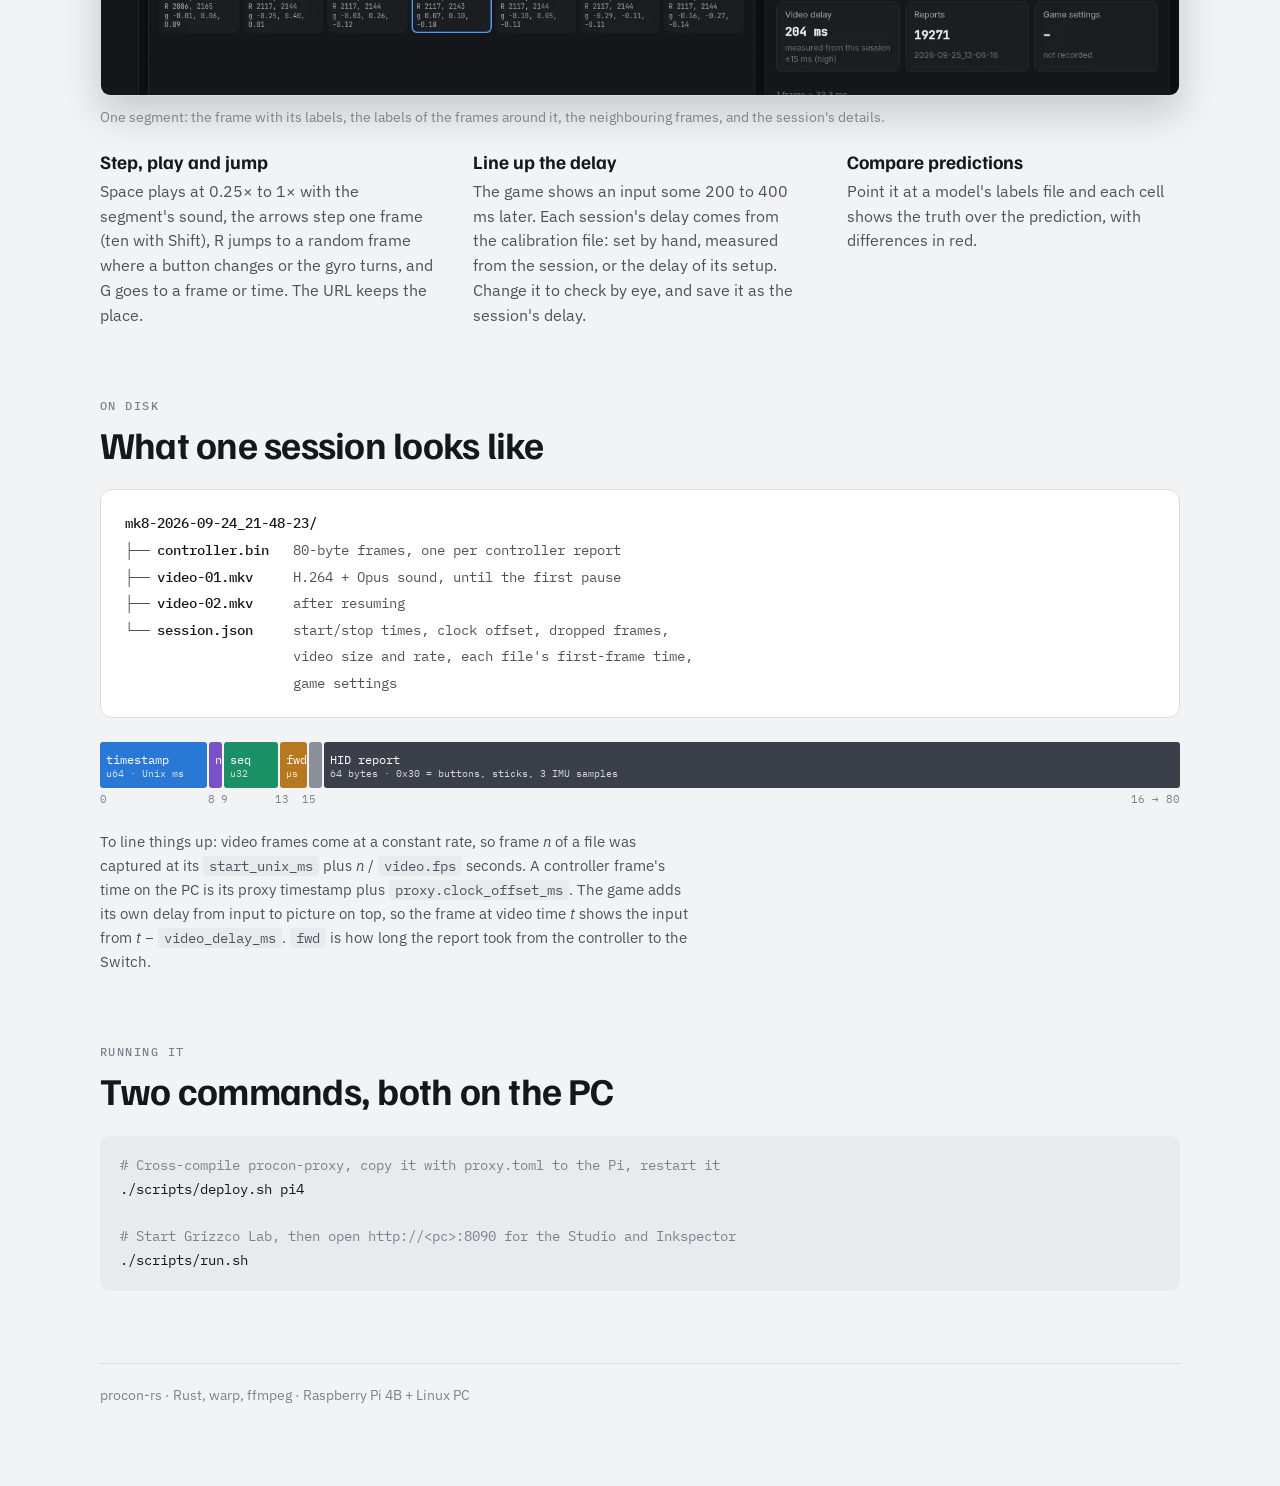
==== commit 60e917b1: "Docs: Grizzco Lab and the workspace's crates README, CONTRIBUTING, CLAUDE.md, the crates' READMEs an" ====
--- a/doc/index.html
+++ b/doc/index.html
@@ -3,7 +3,7 @@
   <head>
     <meta charset="utf-8" />
     <meta name="viewport" content="width=device-width, initial-scale=1" />
-    <title>ProCon Studio</title>
+    <title>Grizzco Lab</title>
     <link rel="preconnect" href="https://fonts.googleapis.com" />
     <link rel="preconnect" href="https://fonts.gstatic.com" crossorigin />
     <link
@@ -447,7 +447,7 @@
     <main>
       <header class="hero">
         <span class="eyebrow">procon-rs · data collection rig</span>
-        <h1>Pro<span class="l">Con</span> <span class="r">Studio</span></h1>
+        <h1><span class="l">Grizzco</span> <span class="r">Lab</span></h1>
         <p class="lede">
           Play Switch games as usual while every button press, stick and gyro
           sample is timestamped and recorded next to the console's video and
@@ -463,7 +463,7 @@
           <p>
             The Raspberry Pi sits between the controller and the console. The
             Switch sees an ordinary wired Pro Controller. The PC watches the
-            video through a capture card and runs the studio.
+            video through a capture card and runs Grizzco Lab.
           </p>
         </div>
 
@@ -710,7 +710,7 @@
               />
               <text class="name" x="0" y="160">Linux PC</text>
               <text class="role" x="0" y="178">
-                procon · studio: dashboard, video, recording
+                grizzco-lab: dashboard, video, recording
               </text>
             </g>
 
@@ -788,9 +788,9 @@
             <span class="what">control</span>
             <h3>Linux PC</h3>
             <p>
-              Runs <code>procon</code>, the studio: the dashboard, ffmpeg
-              capture with NVENC, and the recorded sessions. It also
-              cross-compiles and deploys the proxy.
+              Runs <code>grizzco-lab</code>, Grizzco Lab (ProCon Studio until
+              September 2026): the dashboard, ffmpeg capture with NVENC, and the
+              recorded sessions. It also cross-compiles and deploys the proxy.
             </p>
           </div>
         </div>
@@ -820,14 +820,14 @@
               <p>
                 A background thread sends the 80-byte frame over TCP port 7331.
                 When the controller is quiet it sends a heartbeat every second,
-                so the studio can tell an idle controller from a dead link. Gaps
-                in the sequence numbers count as dropped frames.
+                so the lab can tell an idle controller from a dead link. Gaps in
+                the sequence numbers count as dropped frames.
               </p>
             </div>
           </li>
           <li>
             <div>
-              <strong>The studio lines up both clocks.</strong>
+              <strong>The lab lines up both clocks.</strong>
               <p>
                 For each frame the PC compares its own clock with the Pi's
                 timestamp and keeps the lowest difference over 10 seconds. That
@@ -842,8 +842,8 @@
               <strong>ffmpeg records the video.</strong>
               <p>
                 One ffmpeg process holds the capture card and hands raw 1080p
-                frames to the studio, each with the time the card delivered it.
-                A second encodes them into a low-latency H.264 preview that the
+                frames to the lab, each with the time the card delivered it. A
+                second encodes them into a low-latency H.264 preview that the
                 dashboard plays in a video element, and Record starts a third
                 that encodes the recording at a constant frame rate. Settings
                 changes restart only the encoders, and video begins with the
@@ -879,7 +879,7 @@
 
       <section aria-labelledby="h-studio">
         <div class="head">
-          <span class="eyebrow">The studio</span>
+          <span class="eyebrow">Grizzco Lab</span>
           <h2 id="h-studio">One page to watch, record and check</h2>
           <p>
             The dashboard runs on the PC and opens in any browser on the
@@ -887,7 +887,7 @@
             <strong>Studio</strong> to watch and record, and
             <strong>Inkspector</strong> to check what was recorded. The app
             links sit in a rail on the left or in the top bar, and the status
-            chips stay in view in both. The screenshots come from a test studio
+            chips stay in view in both. The screenshots come from a test lab
             whose video input is a screen playing a recorded Salmon Run match,
             with the synthetic controller from <code>fake_proxy</code>.
           </p>
@@ -1171,7 +1171,7 @@
         ><span class="c"># Cross-compile procon-proxy, copy it with proxy.toml to the Pi, restart it</span>
 ./scripts/deploy.sh pi4
 
-<span class="c"># Start the studio, then open http://&lt;pc&gt;:8090 for the Studio and Inkspector</span>
+<span class="c"># Start Grizzco Lab, then open http://&lt;pc&gt;:8090 for the Studio and Inkspector</span>
 ./scripts/run.sh</pre>
       </section>
 
